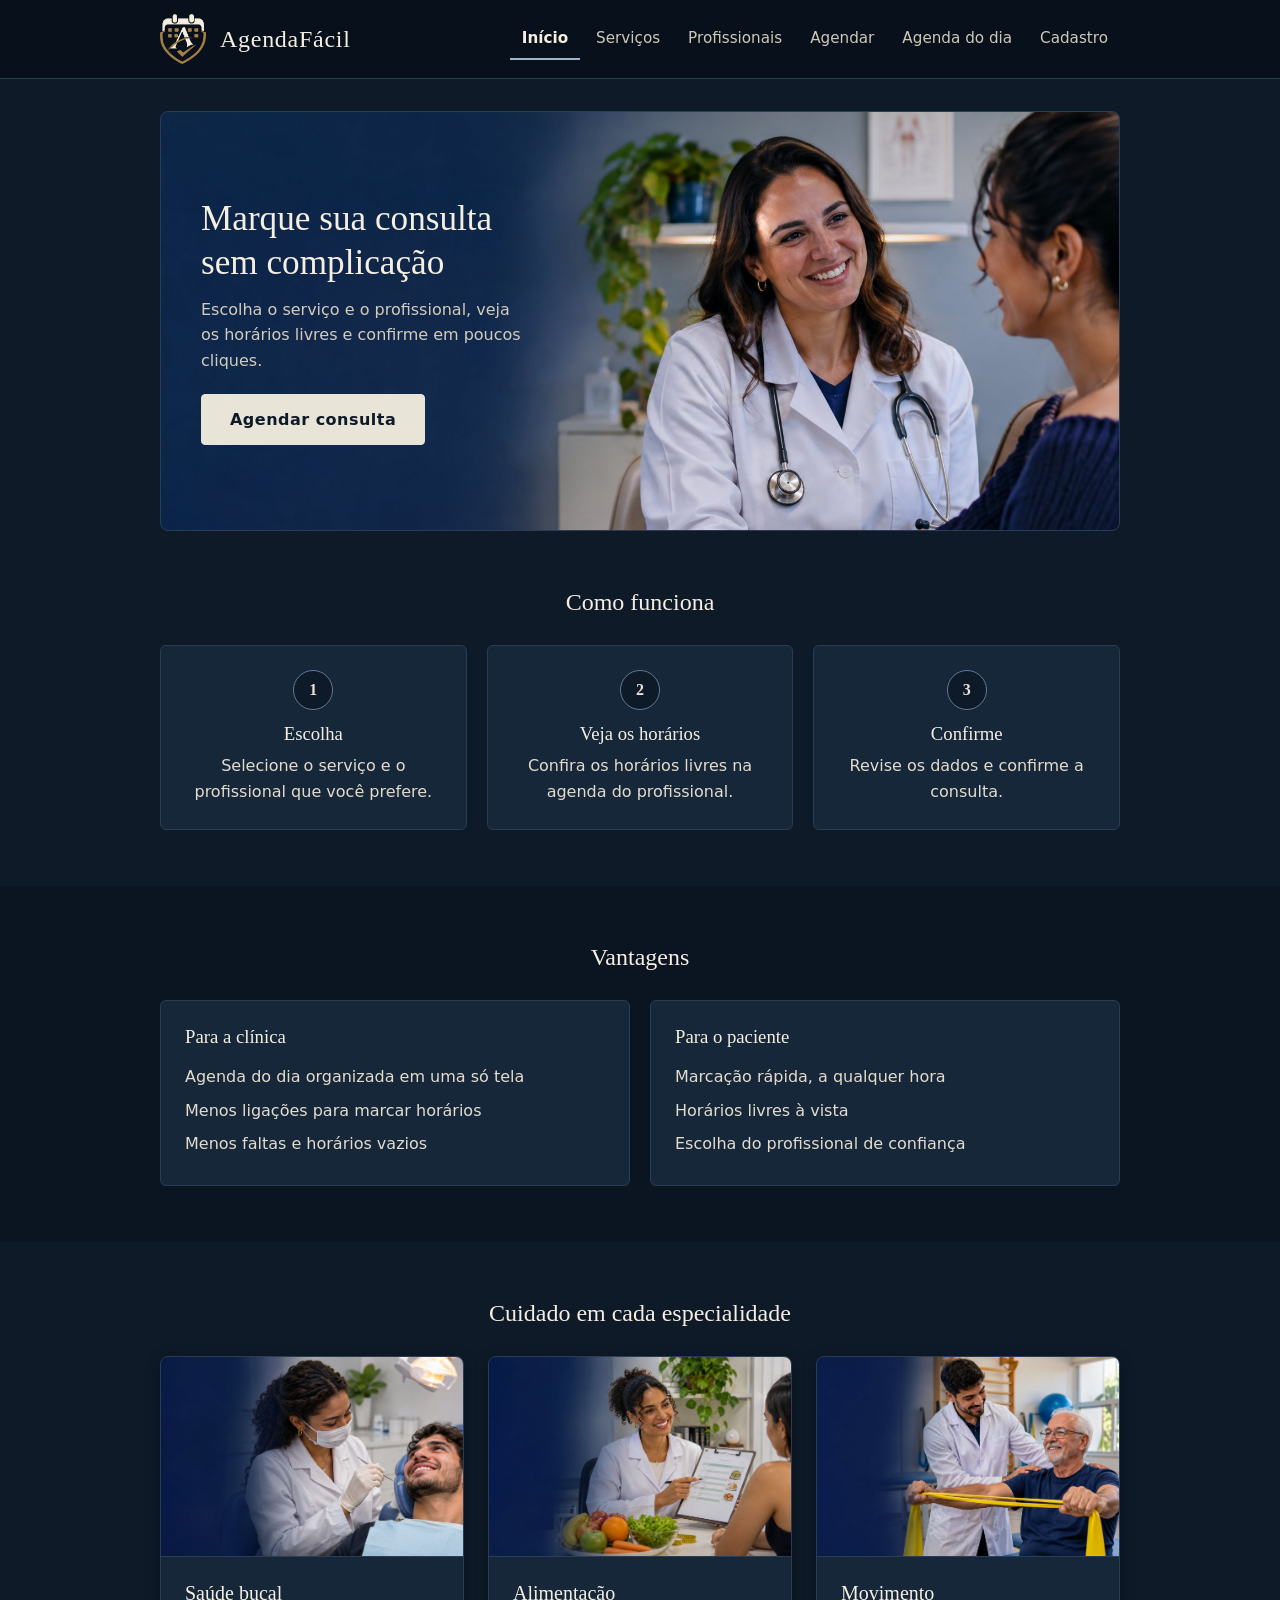
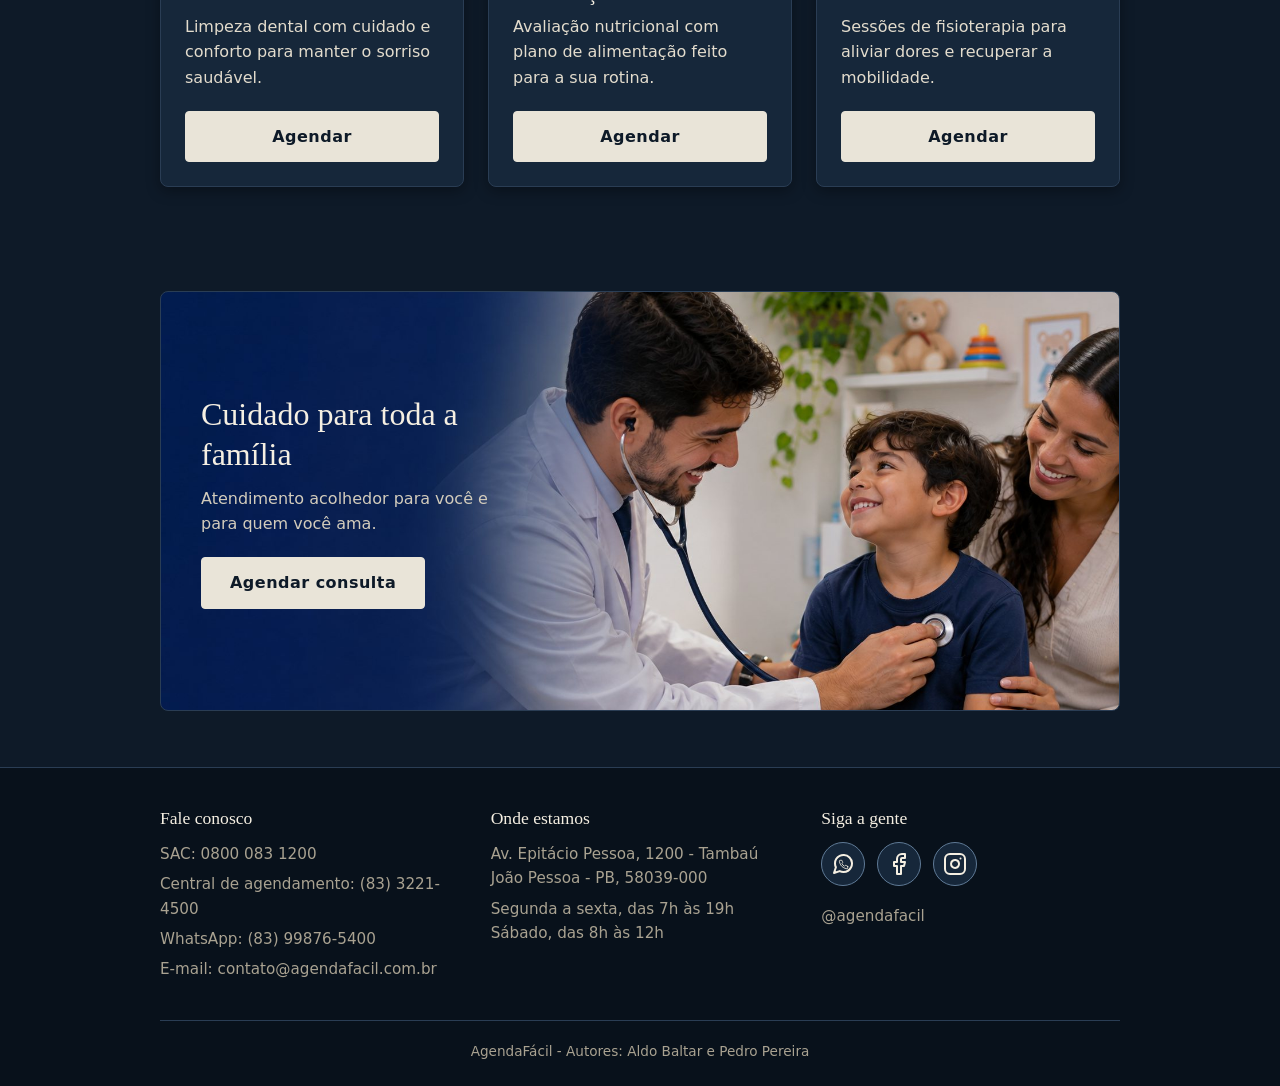
==== index.html @ bfd81e1d "adiciona link de cadastro no menu" ====
<!DOCTYPE html>
<html lang="pt-BR">
<head>
  <meta charset="utf-8">
  <meta name="viewport" content="width=device-width, initial-scale=1">
  <title>Início - AgendaFácil</title>
  <link rel="stylesheet" href="css/estilo.css">
</head>
<body>
  <header class="cabecalho">
    <div class="container cabecalho-conteudo">
      <a class="logo" href="index.html"><img src="img/logo.png" alt="" width="44" height="48"><span>AgendaFácil</span></a>
      <nav>
        <ul class="menu">
          <li><a href="index.html" class="ativo">Início</a></li>
          <li><a href="servicos.html">Serviços</a></li>
          <li><a href="profissionais.html">Profissionais</a></li>
          <li><a href="agendar.html">Agendar</a></li>
          <li><a href="agenda.html">Agenda do dia</a></li>
          <li><a href="cadastro.html">Cadastro</a></li>
        </ul>
      </nav>
    </div>
  </header>

  <main>
    <section class="abertura">
      <div class="container">
        <div class="banner banner-inicio">
          <div class="banner-texto">
            <h1>Marque sua consulta sem complicação</h1>
            <p>Escolha o serviço e o profissional, veja os horários livres e confirme em poucos cliques.</p>
            <a class="botao" href="agendar.html">Agendar consulta</a>
          </div>
        </div>
      </div>
    </section>

    <section class="como-funciona">
      <div class="container">
        <h2>Como funciona</h2>
        <ol class="passos">
          <li class="passo">
            <span class="numero">1</span>
            <h3>Escolha</h3>
            <p>Selecione o serviço e o profissional que você prefere.</p>
          </li>
          <li class="passo">
            <span class="numero">2</span>
            <h3>Veja os horários</h3>
            <p>Confira os horários livres na agenda do profissional.</p>
          </li>
          <li class="passo">
            <span class="numero">3</span>
            <h3>Confirme</h3>
            <p>Revise os dados e confirme a consulta.</p>
          </li>
        </ol>
      </div>
    </section>

    <section class="beneficios">
      <div class="container">
        <h2>Vantagens</h2>
        <div class="beneficios-grade">
          <article class="beneficio">
            <h3>Para a clínica</h3>
            <ul>
              <li>Agenda do dia organizada em uma só tela</li>
              <li>Menos ligações para marcar horários</li>
              <li>Menos faltas e horários vazios</li>
            </ul>
          </article>
          <article class="beneficio">
            <h3>Para o paciente</h3>
            <ul>
              <li>Marcação rápida, a qualquer hora</li>
              <li>Horários livres à vista</li>
              <li>Escolha do profissional de confiança</li>
            </ul>
          </article>
        </div>
      </div>
    </section>
    <section class="como-funciona especialidades">
      <div class="container">
        <h2>Cuidado em cada especialidade</h2>
        <div class="grade-cards">
          <article class="card card-especialidade">
            <img src="img/dentista.jpg" alt="Dentista atendendo um paciente sorridente" width="1672" height="941">
            <div class="card-corpo">
              <h3>Saúde bucal</h3>
              <p>Limpeza dental com cuidado e conforto para manter o sorriso saudável.</p>
              <a class="botao" href="agendar.html">Agendar</a>
            </div>
          </article>
          <article class="card card-especialidade">
            <img src="img/nutricao.jpg" alt="Nutricionista apresentando um plano alimentar" width="1672" height="941">
            <div class="card-corpo">
              <h3>Alimentação</h3>
              <p>Avaliação nutricional com plano de alimentação feito para a sua rotina.</p>
              <a class="botao" href="agendar.html">Agendar</a>
            </div>
          </article>
          <article class="card card-especialidade">
            <img src="img/fisioterapia.jpg" alt="Fisioterapeuta ajudando um paciente em um exercício" width="1672" height="941">
            <div class="card-corpo">
              <h3>Movimento</h3>
              <p>Sessões de fisioterapia para aliviar dores e recuperar a mobilidade.</p>
              <a class="botao" href="agendar.html">Agendar</a>
            </div>
          </article>
        </div>
      </div>
    </section>

    <section class="chamada-familia">
      <div class="container">
        <div class="banner banner-familia">
          <div class="banner-texto">
            <h2>Cuidado para toda a família</h2>
            <p>Atendimento acolhedor para você e para quem você ama.</p>
            <a class="botao" href="agendar.html">Agendar consulta</a>
          </div>
        </div>
      </div>
    </section>
  </main>

  <footer class="rodape">
    <div class="container">
      <div class="rodape-grade">
        <section>
          <h2>Fale conosco</h2>
          <ul>
            <li>SAC: 0800 083 1200</li>
            <li>Central de agendamento: (83) 3221-4500</li>
            <li>WhatsApp: (83) 99876-5400</li>
            <li>E-mail: contato@agendafacil.com.br</li>
          </ul>
        </section>
        <section>
          <h2>Onde estamos</h2>
          <address>Av. Epitácio Pessoa, 1200 - Tambaú<br>João Pessoa - PB, 58039-000</address>
          <p>Segunda a sexta, das 7h às 19h<br>Sábado, das 8h às 12h</p>
        </section>
        <section>
          <h2>Siga a gente</h2>
          <ul class="redes">
            <li><a href="https://www.whatsapp.com" title="WhatsApp"><img src="img/whatsapp.svg" alt="WhatsApp" width="24" height="24"></a></li>
            <li><a href="https://www.facebook.com" title="Facebook"><img src="img/facebook.svg" alt="Facebook" width="24" height="24"></a></li>
            <li><a href="https://www.instagram.com" title="Instagram"><img src="img/instagram.svg" alt="Instagram" width="24" height="24"></a></li>
          </ul>
          <p>@agendafacil</p>
        </section>
      </div>
      <p class="rodape-final">AgendaFácil - Autores: Aldo Baltar e Pedro Pereira</p>
    </div>
  </footer>
</body>
</html>
---- css/estilo.css ----
* {
  margin: 0;
  padding: 0;
  box-sizing: border-box;
}

body {
  font-family: system-ui, -apple-system, "Segoe UI", Roboto, Arial, sans-serif;
  line-height: 1.6;
  color: #e3dccd;
  background-color: #0e1a28;
  display: flex;
  flex-direction: column;
  min-height: 100vh;
}

main {
  flex: 1;
}

a {
  color: #9db4cc;
}

ul {
  list-style: none;
}

h1,
h2,
h3 {
  font-family: Georgia, "Times New Roman", serif;
  font-weight: normal;
  line-height: 1.25;
  color: #f5efe2;
}

h1 {
  font-size: 2.1rem;
  margin: 32px 0 16px;
}

.container {
  width: 100%;
  max-width: 1000px;
  margin: 0 auto;
  padding: 0 20px;
}

.cabecalho {
  background-color: #08111b;
  border-bottom: 1px solid #2a3d54;
}

.cabecalho-conteudo {
  display: flex;
  flex-wrap: wrap;
  gap: 8px 24px;
  justify-content: space-between;
  align-items: center;
  padding-top: 14px;
  padding-bottom: 14px;
}

.logo {
  display: flex;
  align-items: center;
  gap: 14px;
  font-family: Georgia, "Times New Roman", serif;
  font-size: 1.5rem;
  letter-spacing: 0.03em;
  color: #f5efe2;
  text-decoration: none;
}

.logo img {
  width: 46px;
  height: 50px;
  object-fit: contain;
}

.menu {
  display: flex;
  flex-wrap: wrap;
  gap: 4px;
}

.menu a {
  display: block;
  padding: 8px 12px;
  border-bottom: 2px solid transparent;
  color: #cfc8b8;
  font-size: 0.95rem;
  text-decoration: none;
}

.menu a:hover {
  border-bottom-color: #9db4cc;
  color: #f5efe2;
}

.menu a.ativo {
  border-bottom-color: #9db4cc;
  color: #f5efe2;
  font-weight: bold;
}

.rodape {
  background-color: #08111b;
  border-top: 1px solid #2a3d54;
  color: #a9a291;
  padding: 40px 0 24px;
  font-size: 0.95rem;
}

.rodape-grade {
  display: grid;
  grid-template-columns: repeat(3, 1fr);
  gap: 32px;
}

.rodape h2 {
  margin-bottom: 12px;
  font-size: 1.1rem;
}

.rodape li,
.rodape address,
.rodape p {
  margin-bottom: 6px;
  font-style: normal;
}

.redes {
  display: flex;
  gap: 12px;
  margin-bottom: 12px;
}

.redes a {
  display: flex;
  align-items: center;
  justify-content: center;
  width: 44px;
  height: 44px;
  border: 1px solid #5f7a96;
  border-radius: 50%;
  background-color: #16273a;
  transition: background-color 0.2s, transform 0.2s;
}

.redes a:hover {
  background-color: #2a3d54;
  transform: translateY(-2px);
}

.rodape .rodape-final {
  margin: 32px 0 0;
  padding-top: 20px;
  border-top: 1px solid #2a3d54;
  text-align: center;
  font-size: 0.85rem;
}

.botao {
  display: inline-block;
  padding: 12px 28px;
  background-color: #e9e4d8;
  color: #0e1a28;
  border: 1px solid #e9e4d8;
  border-radius: 4px;
  font-weight: bold;
  letter-spacing: 0.03em;
  text-decoration: none;
  transition: background-color 0.2s, color 0.2s, transform 0.2s;
}

.botao:hover {
  background-color: #ffffff;
  border-color: #ffffff;
  transform: translateY(-2px);
}
.abertura {
  padding: 32px 0 0;
}

.banner {
  display: flex;
  align-items: center;
  max-width: 1000px;
  margin: 32px auto;
  aspect-ratio: 16 / 7;
  background-color: #14263a;
  background-size: cover;
  background-position: center 25%;
  border: 1px solid #2a3d54;
  border-radius: 8px;
  overflow: hidden;
}

.abertura .banner {
  margin: 0 auto;
}

.banner-inicio {
  background-image: url("../img/banner.jpg");
}

.banner-servicos {
  background-image: url("../img/banner2.jpg");
}

.banner-profissionais {
  background-image: url("../img/banner3.jpg");
}

.banner-agendar {
  background-image: url("../img/paciente.jpg");
}

.banner-agenda {
  background-image: url("../img/recepcao.jpg");
}

.banner-cadastro {
  background-image: url("../img/recepcao.jpg");
}

.banner-familia {
  background-image: url("../img/familia.jpg");
}

.banner-texto {
  width: 38%;
  padding: 0 0 0 40px;
}

.banner-texto h1 {
  margin: 0 0 12px;
  font-size: 2.2rem;
}

.banner-texto p {
  margin-bottom: 20px;
  color: #d3ccbc;
}

.como-funciona,
.beneficios {
  padding: 56px 0;
}

.como-funciona h2,
.beneficios h2 {
  text-align: center;
  margin-bottom: 28px;
}

.passos {
  display: grid;
  grid-template-columns: repeat(3, 1fr);
  gap: 20px;
  list-style: none;
}

.passo {
  background-color: #16273a;
  border: 1px solid #2a3d54;
  border-radius: 6px;
  padding: 24px;
  text-align: center;
}

.numero {
  display: inline-block;
  width: 40px;
  height: 40px;
  line-height: 38px;
  margin-bottom: 12px;
  border: 1px solid #5f7a96;
  border-radius: 50%;
  background-color: #0e1a28;
  color: #e9e4d8;
  font-family: Georgia, "Times New Roman", serif;
  font-weight: bold;
}

.passo h3 {
  margin-bottom: 8px;
}

.beneficios {
  background-color: #0a1521;
}

.beneficios-grade {
  display: grid;
  grid-template-columns: repeat(2, 1fr);
  gap: 20px;
}

.beneficio {
  background-color: #16273a;
  border: 1px solid #2a3d54;
  border-radius: 6px;
  padding: 24px;
}

.beneficio h3 {
  margin-bottom: 12px;
}

.beneficio li {
  padding: 4px 0;
}

.grade-cards {
  display: grid;
  grid-template-columns: repeat(auto-fit, minmax(260px, 1fr));
  gap: 24px;
  margin-top: 8px;
  margin-bottom: 48px;
}

.card {
  display: flex;
  flex-direction: column;
  background-color: #16273a;
  border: 1px solid #2a3d54;
  border-radius: 8px;
  box-shadow: 0 4px 14px rgba(0, 0, 0, 0.35);
  padding: 24px;
}

.card h2 {
  font-size: 1.25rem;
  margin-top: 0;
  margin-bottom: 8px;
}

.card .descricao {
  margin-bottom: 16px;
}

.detalhes {
  margin-bottom: 20px;
  margin-top: auto;
  font-weight: bold;
  color: #e9e4d8;
}

.card .botao {
  text-align: center;
}

.card-profissional {
  align-items: center;
  text-align: center;
}

.foto {
  width: 120px;
  height: 120px;
  margin-bottom: 16px;
  border: 2px solid #5f7a96;
  border-radius: 50%;
  object-fit: cover;
  object-position: center top;
}

.especialidade {
  margin-bottom: 12px;
  color: #9db4cc;
  font-weight: bold;
}

.lista-servicos {
  margin-bottom: 20px;
  margin-top: auto;
}

.lista-servicos li {
  padding: 2px 0;
}

.card-profissional .botao {
  width: 100%;
}

.formulario {
  max-width: 640px;
  margin: 0 auto 48px;
  background-color: #16273a;
  border: 1px solid #2a3d54;
  border-radius: 8px;
  box-shadow: 0 4px 14px rgba(0, 0, 0, 0.35);
  padding: 28px;
}

.formulario fieldset {
  border: 1px solid #2a3d54;
  border-radius: 6px;
  padding: 16px 20px 8px;
  margin-bottom: 24px;
  min-width: 0;
}

.formulario legend {
  padding: 0 8px;
  font-family: Georgia, "Times New Roman", serif;
  font-size: 1.15rem;
  color: #f5efe2;
}

.campo {
  margin-bottom: 16px;
}

.campo label {
  display: block;
  margin-bottom: 6px;
  font-weight: bold;
}

.formulario input[type="text"],
.formulario input[type="email"],
.formulario input[type="tel"],
.formulario input[type="date"],
.formulario select,
.formulario textarea {
  width: 100%;
  padding: 10px 12px;
  background-color: #0e1a28;
  color: #e3dccd;
  border: 1px solid #5f7a96;
  border-radius: 4px;
  font-family: inherit;
  font-size: 1rem;
}

.formulario textarea {
  resize: vertical;
}

.formulario input:focus,
.formulario select:focus,
.formulario textarea:focus {
  outline: 3px solid #9db4cc;
  outline-offset: 1px;
  border-color: #e9e4d8;
}

.campo-check {
  display: flex;
  align-items: flex-start;
  gap: 10px;
}

.campo-check input {
  margin-top: 6px;
  width: 18px;
  height: 18px;
  flex-shrink: 0;
}

.campo .campo-check label,
.campo-check label {
  display: inline;
  margin-bottom: 0;
  font-weight: normal;
}

.formulario .horarios {
  margin-bottom: 16px;
}

.horarios input {
  position: absolute;
  opacity: 0;
}

.horarios label {
  display: inline-block;
  margin: 0 8px 12px 0;
  padding: 8px 16px;
  background-color: #0e1a28;
  border: 1px solid #5f7a96;
  border-radius: 4px;
  cursor: pointer;
  transition: background-color 0.2s, color 0.2s;
}

.horarios label:hover {
  border-color: #e9e4d8;
}

.horarios input:checked + label {
  background-color: #e9e4d8;
  border-color: #e9e4d8;
  color: #0e1a28;
  font-weight: bold;
}

.horarios input:focus + label {
  outline: 3px solid #9db4cc;
  outline-offset: 2px;
}

.horarios input:disabled + label {
  background-color: #1d2631;
  border-color: #3a4552;
  color: #77808a;
  text-decoration: line-through;
  cursor: not-allowed;
}

.formulario .botao {
  display: block;
  width: 100%;
  font-family: inherit;
  font-size: 1rem;
  cursor: pointer;
}

.formulario .botao:focus {
  outline: 3px solid #9db4cc;
  outline-offset: 2px;
}

.aviso {
  max-width: 640px;
  margin: 0 auto 24px;
  padding: 16px 20px;
  background-color: #14263a;
  border: 1px solid #5f7a96;
  border-left: 4px solid #9db4cc;
  border-radius: 6px;
}

.aviso h2 {
  margin-bottom: 4px;
  font-size: 1.1rem;
}
.erro {
  margin-top: 6px;
  color: #e8b4a8;
  font-size: 0.9rem;
}

.erro:empty {
  display: none;
}

.card-especialidade {
  padding: 0;
  overflow: hidden;
}

.card-especialidade img {
  width: 100%;
  height: 200px;
  object-fit: cover;
  object-position: 80% 30%;
  border-bottom: 1px solid #2a3d54;
}

.card-corpo {
  display: flex;
  flex: 1;
  flex-direction: column;
  padding: 24px;
}

.card-corpo h3 {
  margin-bottom: 8px;
  font-size: 1.25rem;
}

.card-corpo p {
  margin-bottom: 20px;
}

.card-corpo .botao {
  margin-top: auto;
  text-align: center;
}

.chamada-familia {
  padding-bottom: 56px;
}

.chamada-familia .banner {
  margin: 0 auto;
}

.banner-texto h2 {
  margin-bottom: 12px;
  font-size: 2rem;
}

.resumo {
  display: grid;
  grid-template-columns: repeat(4, 1fr);
  gap: 16px;
  margin-bottom: 24px;
}

.resumo-caixa {
  padding: 20px;
  background-color: #16273a;
  border: 1px solid #2a3d54;
  border-top: 4px solid #e9e4d8;
  border-radius: 6px;
  text-align: center;
}

.resumo-agendados {
  border-top-color: #5b9bd5;
}

.resumo-concluidos {
  border-top-color: #4caf7a;
}

.resumo-cancelados {
  border-top-color: #d9604f;
}

.resumo-numero {
  display: block;
  font-family: Georgia, "Times New Roman", serif;
  font-size: 2.2rem;
  line-height: 1.2;
  color: #f5efe2;
}

.resumo-texto {
  font-size: 0.95rem;
  color: #cfc8b8;
}

.tabela-rolagem {
  margin-bottom: 48px;
  border: 1px solid #2a3d54;
  border-radius: 6px;
  overflow-x: auto;
}

.tabela-agenda {
  width: 100%;
  border-collapse: collapse;
}

.tabela-agenda th {
  padding: 14px 16px;
  background-color: #2a4561;
  color: #f5efe2;
  text-align: left;
  white-space: nowrap;
}

.tabela-agenda td {
  padding: 12px 16px;
  white-space: nowrap;
}

.tabela-agenda tbody tr:nth-child(odd) {
  background-color: #16273a;
}

.tabela-agenda tbody tr:nth-child(even) {
  background-color: #1b3047;
}

.tabela-agenda tbody tr:hover {
  background-color: #23405c;
}

.status {
  display: inline-block;
  padding: 4px 12px;
  border-radius: 999px;
  font-size: 0.85rem;
  font-weight: bold;
}

.status-agendado {
  background-color: #1f4e7a;
  color: #d6e9fb;
}

.status-concluido {
  background-color: #1f5c3a;
  color: #d4f3e0;
}

.status-cancelado {
  background-color: #7a2a22;
  color: #fbdcd7;
}

@media (max-width: 700px) {
  .cabecalho-conteudo {
    flex-direction: column;
    gap: 12px;
  }

  .menu {
    flex-direction: column;
    gap: 0;
    width: 100%;
    text-align: center;
  }

  .menu a {
    padding: 10px 14px;
  }

  .grade-cards,
  .passos,
  .beneficios-grade,
  .rodape-grade {
    grid-template-columns: 1fr;
  }

  .resumo {
    grid-template-columns: repeat(2, 1fr);
  }

  .formulario,
  .aviso {
    max-width: 100%;
    padding: 20px 16px;
  }

  .formulario fieldset {
    padding: 12px 12px 4px;
  }

  .banner {
    aspect-ratio: auto;
    min-height: 300px;
    background-position: 75% center;
  }

  .banner-texto {
    width: 100%;
    padding: 32px 20px;
    background-color: rgba(14, 26, 40, 0.75);
    align-self: stretch;
    display: flex;
    flex-direction: column;
    justify-content: center;
  }

  .banner-texto h1 {
    font-size: 1.7rem;
  }

  .banner-texto h2 {
    font-size: 1.6rem;
  }
}
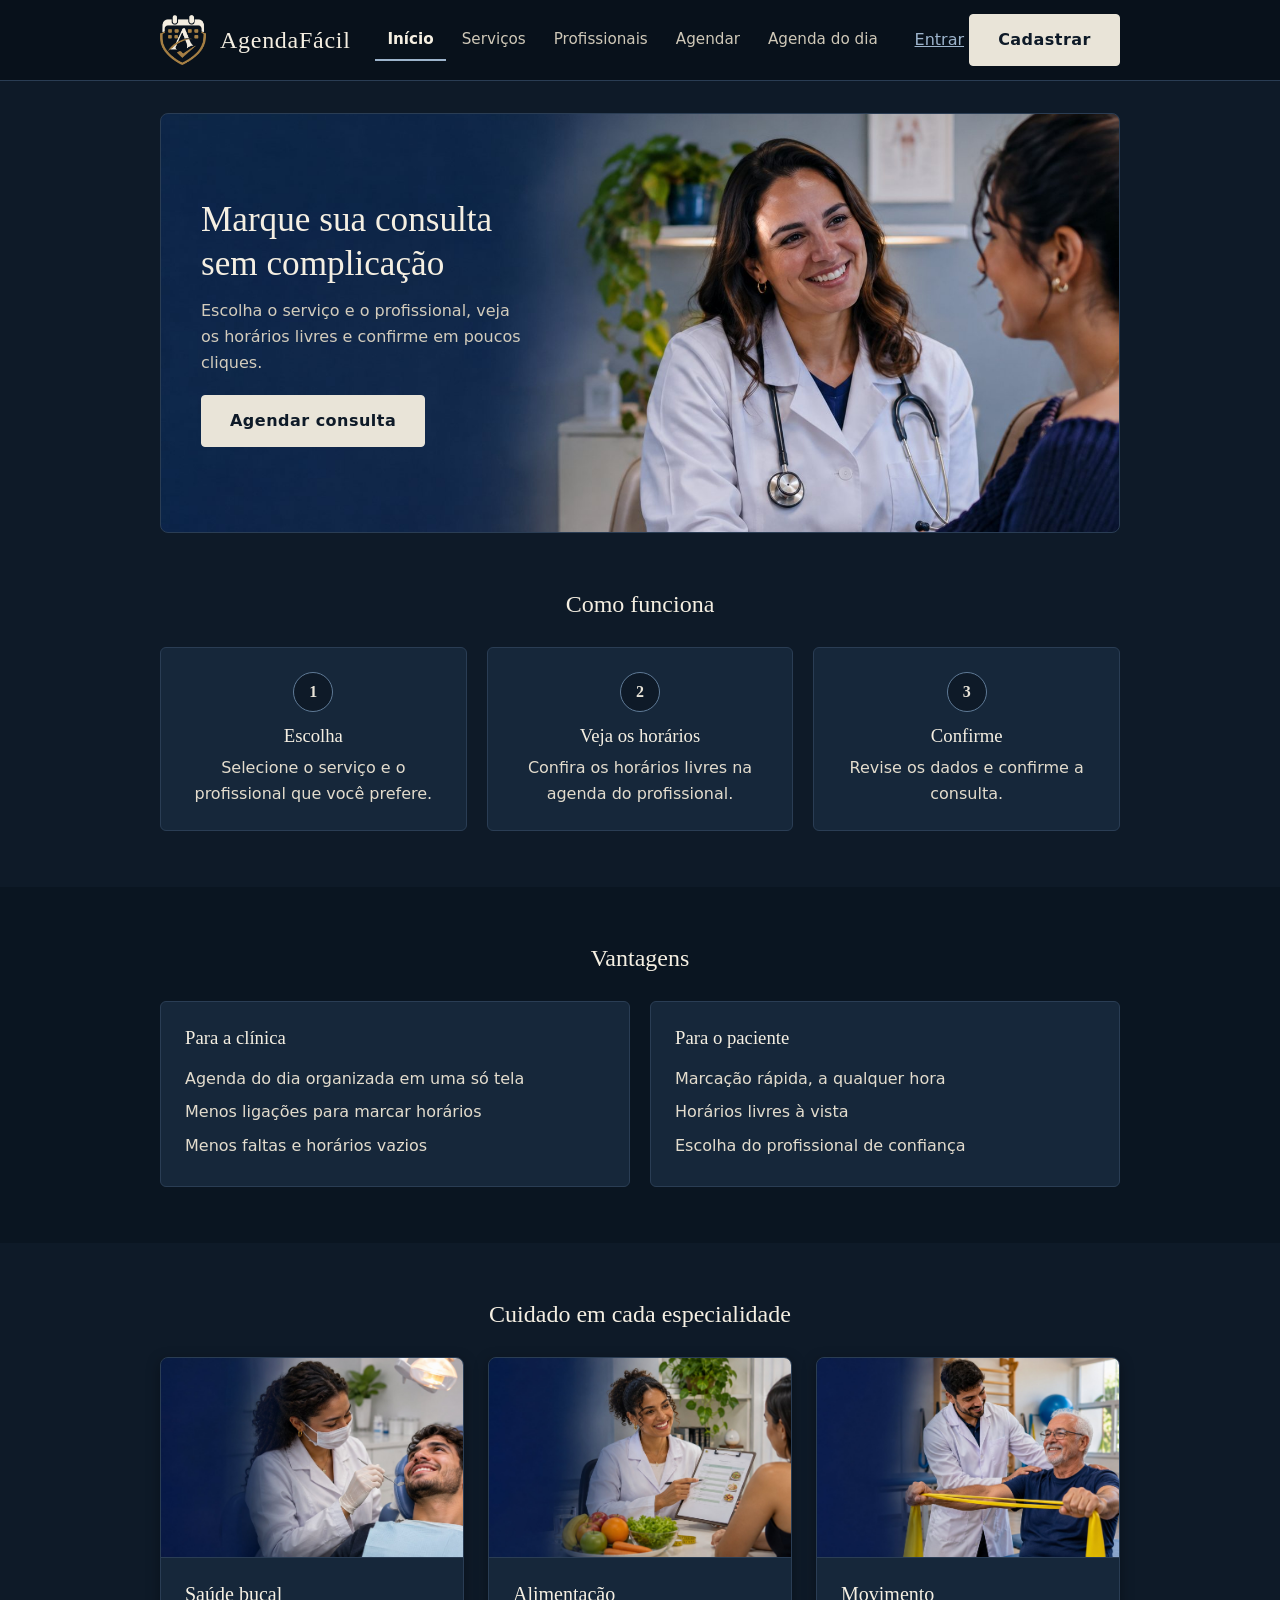
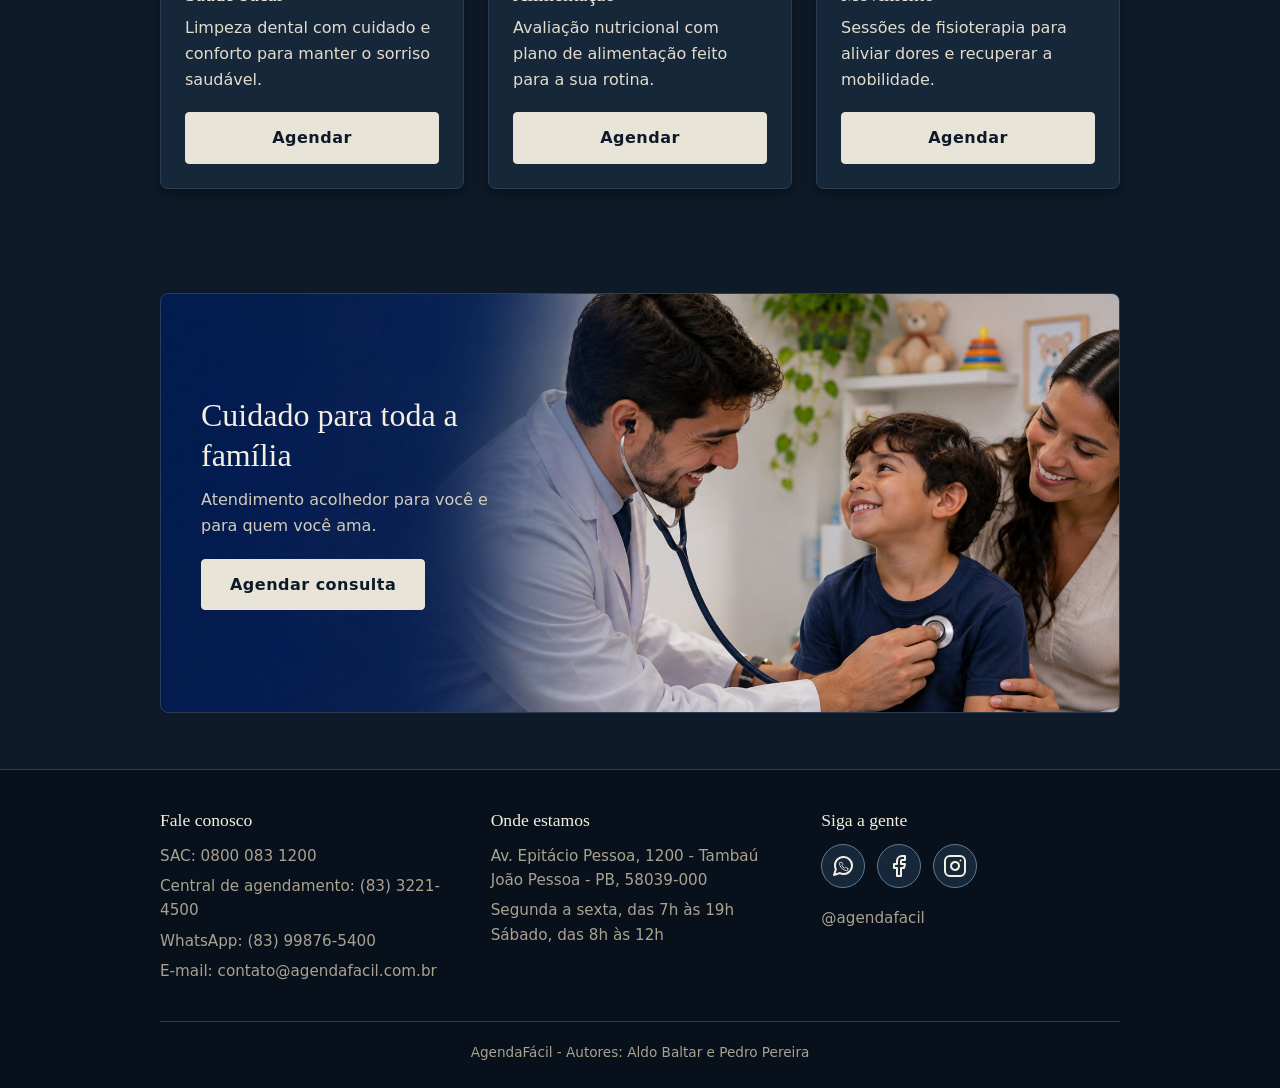
==== commit 6d58a591: "adiciona botoes de entrar e cadastrar no cabecalho" ====
--- a/index.html
+++ b/index.html
@@ -17,9 +17,12 @@
           <li><a href="profissionais.html">Profissionais</a></li>
           <li><a href="agendar.html">Agendar</a></li>
           <li><a href="agenda.html">Agenda do dia</a></li>
-          <li><a href="cadastro.html">Cadastro</a></li>
         </ul>
       </nav>
+      <div class="acesso">
+        <a class="botao-contorno" href="login.html">Entrar</a>
+        <a href="cadastro.html" class="botao">Cadastrar</a>
+      </div>
     </div>
   </header>
 
--- a/css/estilo.css
+++ b/css/estilo.css
@@ -224,6 +224,10 @@
 
 .banner-cadastro {
   background-image: url("../img/recepcao.jpg");
+}
+
+.banner-confirmacao {
+  background-image: url("../img/paciente.jpg");
 }
 
 .banner-familia {
@@ -699,6 +703,42 @@
   color: #fbdcd7;
 }
 
+.confirmacao {
+  max-width: 640px;
+  margin: 0 auto 24px;
+}
+
+.resumo-consulta {
+  display: grid;
+  grid-template-columns: 140px 1fr;
+  gap: 10px 16px;
+  margin-bottom: 16px;
+}
+
+.resumo-consulta dt {
+  color: #9db4cc;
+  font-weight: bold;
+}
+
+.nota {
+  font-size: 0.85rem;
+  color: #a9a291;
+}
+
+.lista-aviso {
+  margin-top: 8px;
+  padding-left: 20px;
+  list-style: disc;
+}
+
+.botoes-confirmacao {
+  display: flex;
+  justify-content: center;
+  flex-wrap: wrap;
+  gap: 16px;
+  margin-bottom: 48px;
+}
+
 @media (max-width: 700px) {
   .cabecalho-conteudo {
     flex-direction: column;
@@ -761,3 +801,109 @@
     font-size: 1.6rem;
   }
 }
+
+@page {
+  margin: 1.5cm;
+}
+
+@media print {
+  body {
+    display: block;
+    min-height: 0;
+    background-color: #ffffff;
+    color: #000000;
+  }
+
+  .cabecalho,
+  .rodape {
+    display: none;
+  }
+
+  .container {
+    max-width: none;
+    width: 100%;
+    padding: 0;
+  }
+
+  .banner {
+    display: block;
+    min-height: 0;
+    aspect-ratio: auto;
+    margin: 0 0 16px;
+    background-image: none;
+    background-color: #ffffff;
+    border: none;
+    border-radius: 0;
+  }
+
+  .banner-texto {
+    width: 100%;
+    padding: 0;
+    background-color: #ffffff;
+  }
+
+  .banner-texto h1,
+  .banner-texto p {
+    margin: 0 0 6px;
+    color: #000000;
+  }
+
+  .resumo {
+    grid-template-columns: repeat(4, 1fr);
+    gap: 10px;
+    margin-bottom: 16px;
+  }
+
+  .resumo-caixa {
+    padding: 8px;
+    background-color: #ffffff;
+    border: 1px solid #000000;
+    border-radius: 0;
+  }
+
+  .resumo-numero,
+  .resumo-texto {
+    color: #000000;
+  }
+
+  .tabela-rolagem {
+    margin-bottom: 0;
+    border: none;
+    border-radius: 0;
+    overflow: visible;
+  }
+
+  .tabela-agenda {
+    font-size: 12pt;
+  }
+
+  .tabela-agenda thead {
+    display: table-header-group;
+  }
+
+  .tabela-agenda tr {
+    page-break-inside: avoid;
+  }
+
+  .tabela-agenda th,
+  .tabela-agenda td {
+    padding: 6px 8px;
+    border: 1px solid #000000;
+    background-color: #ffffff;
+    color: #000000;
+    white-space: normal;
+  }
+
+  .tabela-agenda tbody tr:nth-child(odd),
+  .tabela-agenda tbody tr:nth-child(even) {
+    background-color: #ffffff;
+  }
+
+  .status {
+    padding: 2px 8px;
+    border: 1px solid #000000;
+    border-radius: 0;
+    background-color: #ffffff;
+    color: #000000;
+  }
+}
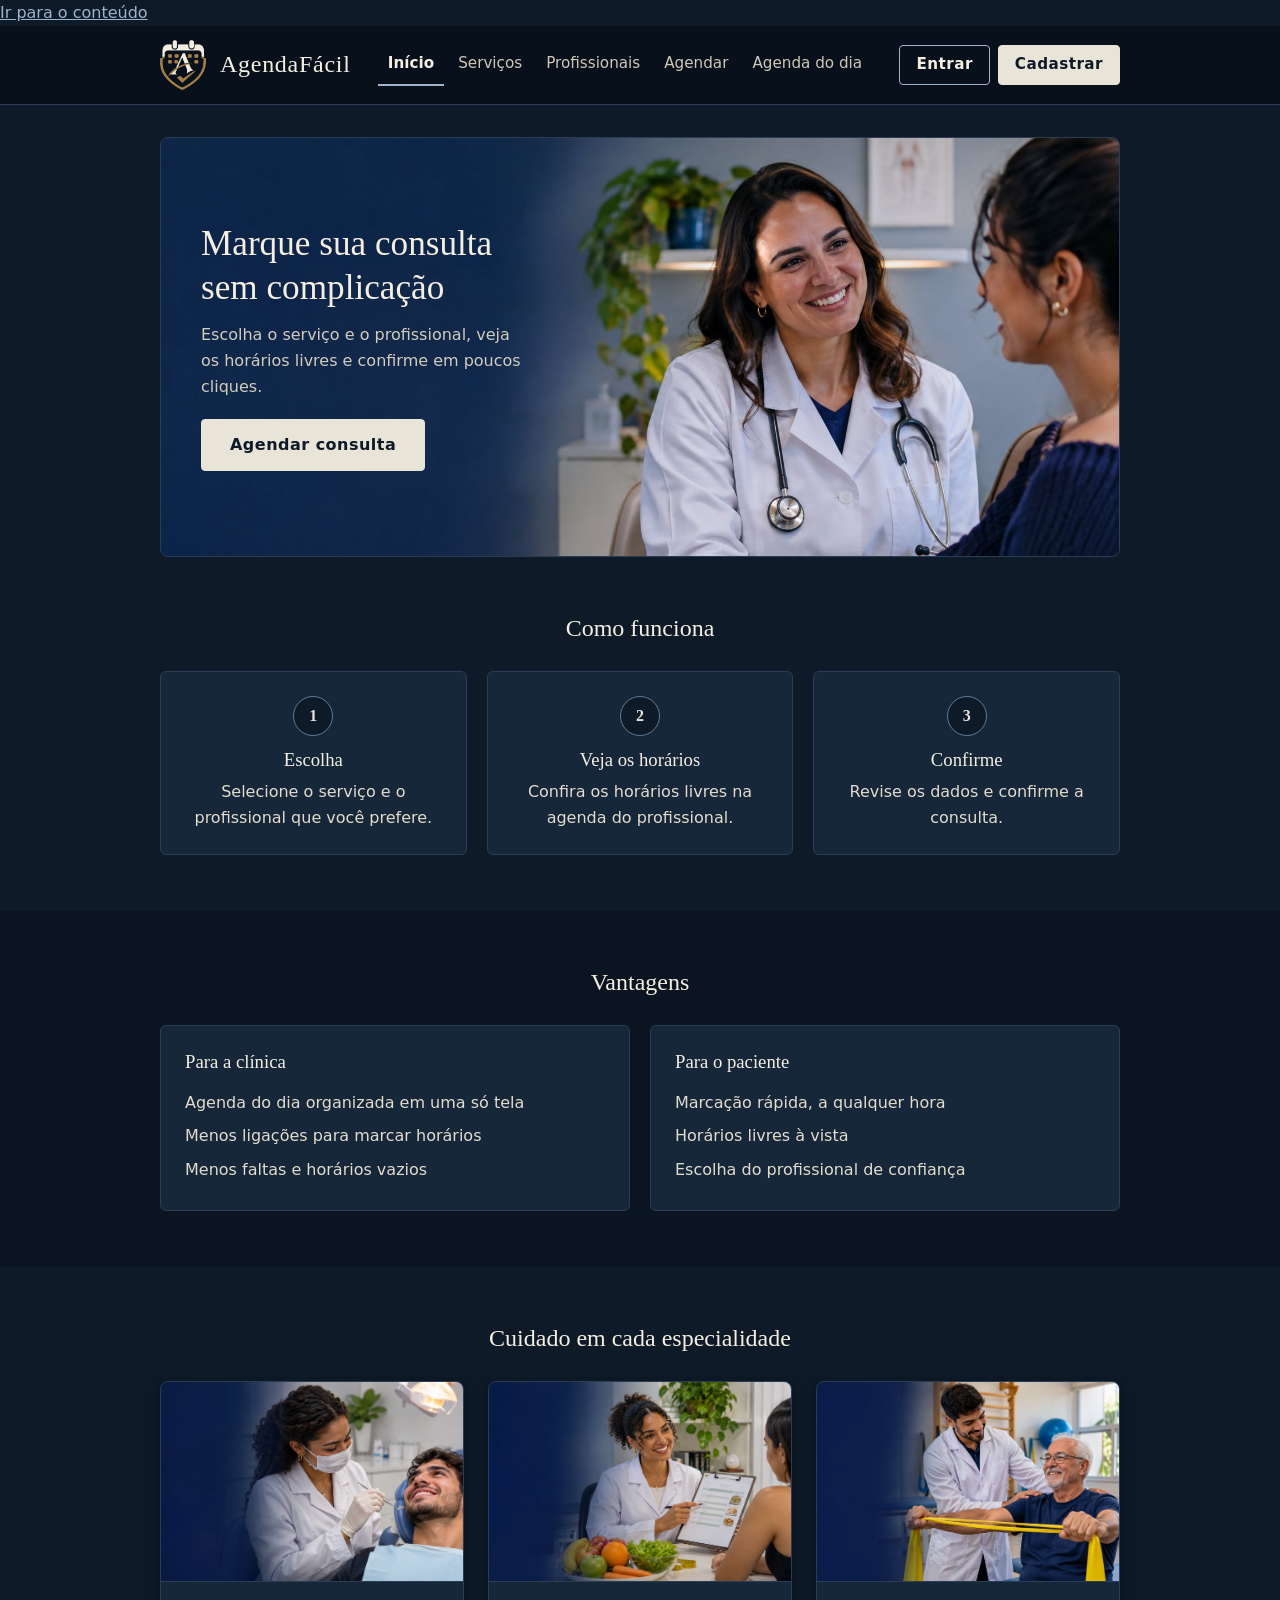
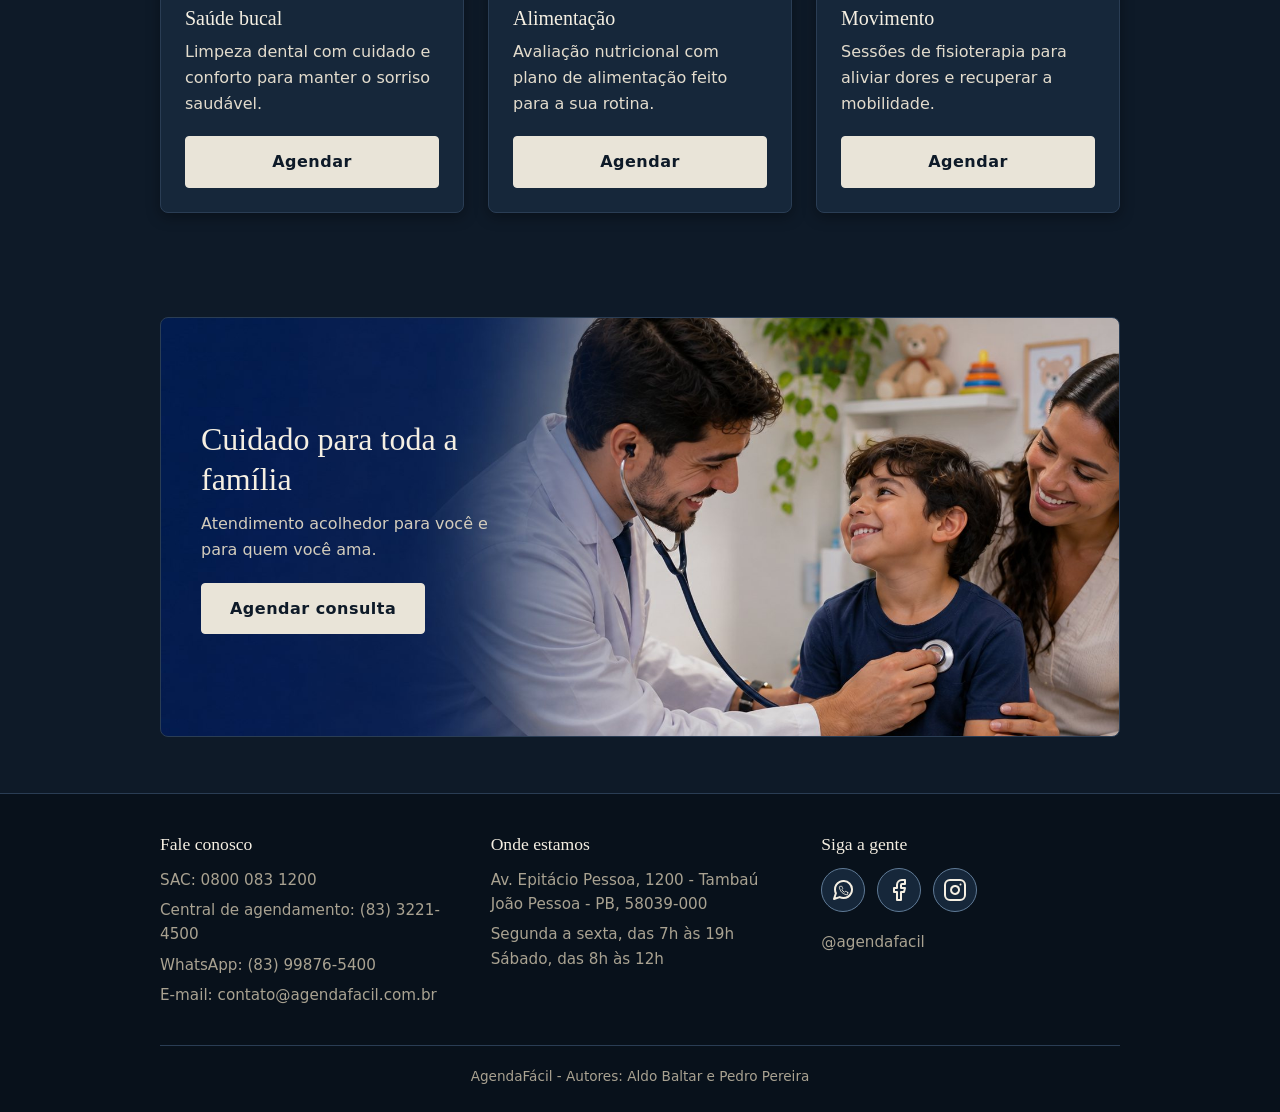
==== commit 5e2b5a00: "adiciona link para pular ao conteudo" ====
--- a/index.html
+++ b/index.html
@@ -7,6 +7,7 @@
   <link rel="stylesheet" href="css/estilo.css">
 </head>
 <body>
+  <a class="pular" href="#conteudo">Ir para o conteúdo</a>
   <header class="cabecalho">
     <div class="container cabecalho-conteudo">
       <a class="logo" href="index.html"><img src="img/logo.png" alt="" width="44" height="48"><span>AgendaFácil</span></a>
@@ -26,7 +27,7 @@
     </div>
   </header>
 
-  <main>
+  <main id="conteudo">
     <section class="abertura">
       <div class="container">
         <div class="banner banner-inicio">
--- a/css/estilo.css
+++ b/css/estilo.css
@@ -48,6 +48,9 @@
 }
 
 .cabecalho {
+  position: sticky;
+  top: 0;
+  z-index: 100;
   background-color: #08111b;
   border-bottom: 1px solid #2a3d54;
 }
@@ -87,7 +90,7 @@
 
 .menu a {
   display: block;
-  padding: 8px 12px;
+  padding: 8px 10px;
   border-bottom: 2px solid transparent;
   color: #cfc8b8;
   font-size: 0.95rem;
@@ -103,6 +106,45 @@
   border-bottom-color: #9db4cc;
   color: #f5efe2;
   font-weight: bold;
+}
+
+.acesso {
+  display: flex;
+  gap: 8px;
+}
+
+.botao-contorno,
+.acesso .botao {
+  display: inline-flex;
+  align-items: center;
+  min-height: 40px;
+  padding: 0 16px;
+  font-size: 0.95rem;
+}
+
+.botao-contorno {
+  border: 1px solid #9db4cc;
+  border-radius: 4px;
+  background-color: transparent;
+  color: #f5efe2;
+  font-weight: bold;
+  letter-spacing: 0.03em;
+  text-decoration: none;
+  transition: background-color 0.2s, transform 0.2s;
+}
+
+.botao-contorno:hover {
+  background-color: #1d3349;
+  transform: translateY(-2px);
+}
+
+.botao-contorno.ativo {
+  background-color: #1d3349;
+  border-color: #f5efe2;
+}
+
+.acesso .ativo {
+  box-shadow: 0 0 0 2px #9db4cc;
 }
 
 .rodape {
@@ -230,8 +272,42 @@
   background-image: url("../img/paciente.jpg");
 }
 
+.banner-login {
+  background-image: url("../img/paciente.jpg");
+}
+
 .banner-familia {
   background-image: url("../img/familia.jpg");
+}
+
+.banner-servicos,
+.banner-profissionais,
+.banner-agendar,
+.banner-agenda,
+.banner-cadastro,
+.banner-confirmacao,
+.banner-login {
+  height: 220px;
+  aspect-ratio: auto;
+}
+
+.banner-servicos {
+  background-position: center 10%;
+}
+
+.banner-profissionais {
+  background-position: center 15%;
+}
+
+.banner-agendar,
+.banner-confirmacao,
+.banner-login {
+  background-position: center 20%;
+}
+
+.banner-agenda,
+.banner-cadastro {
+  background-position: center 28%;
 }
 
 .banner-texto {
@@ -442,6 +518,19 @@
   font-size: 1rem;
 }
 
+.dica {
+  margin-top: 6px;
+  color: #b3ad9e;
+  font-size: 0.85rem;
+  line-height: 1.4;
+}
+
+.link-cadastro {
+  max-width: 640px;
+  margin: -24px auto 48px;
+  text-align: center;
+}
+
 .formulario textarea {
   resize: vertical;
 }
@@ -739,21 +828,68 @@
   margin-bottom: 48px;
 }
 
+a:focus-visible,
+button:focus-visible,
+input:focus-visible,
+select:focus-visible,
+textarea:focus-visible,
+.formulario input:focus-visible,
+.formulario select:focus-visible,
+.formulario textarea:focus-visible,
+.formulario .botao:focus-visible,
+.horarios input:focus-visible + label {
+  outline: 3px solid #f5efe2;
+  outline-offset: 2px;
+}
+
+@media (max-width: 960px) {
+  .cabecalho-conteudo {
+    row-gap: 4px;
+  }
+
+  .acesso {
+    order: 2;
+  }
+
+  .cabecalho nav {
+    order: 3;
+    flex-basis: 100%;
+  }
+
+  .menu {
+    justify-content: center;
+  }
+}
+
 @media (max-width: 700px) {
   .cabecalho-conteudo {
-    flex-direction: column;
-    gap: 12px;
-  }
-
-  .menu {
-    flex-direction: column;
-    gap: 0;
-    width: 100%;
-    text-align: center;
+    padding-left: 12px;
+    padding-right: 12px;
+  }
+
+  .logo {
+    gap: 8px;
+    font-size: 1.2rem;
+  }
+
+  .logo img {
+    width: 34px;
+    height: 37px;
+  }
+
+  .acesso {
+    gap: 6px;
+  }
+
+  .botao-contorno,
+  .acesso .botao {
+    padding: 0 10px;
+    font-size: 0.85rem;
   }
 
   .menu a {
-    padding: 10px 14px;
+    padding: 8px 10px;
+    font-size: 0.9rem;
   }
 
   .grade-cards,
@@ -780,6 +916,18 @@
   .banner {
     aspect-ratio: auto;
     min-height: 300px;
+    background-position: 75% center;
+  }
+
+  .banner-servicos,
+  .banner-profissionais,
+  .banner-agendar,
+  .banner-agenda,
+  .banner-cadastro,
+  .banner-confirmacao,
+  .banner-login {
+    height: 180px;
+    min-height: 180px;
     background-position: 75% center;
   }
 
@@ -827,6 +975,7 @@
 
   .banner {
     display: block;
+    height: auto;
     min-height: 0;
     aspect-ratio: auto;
     margin: 0 0 16px;
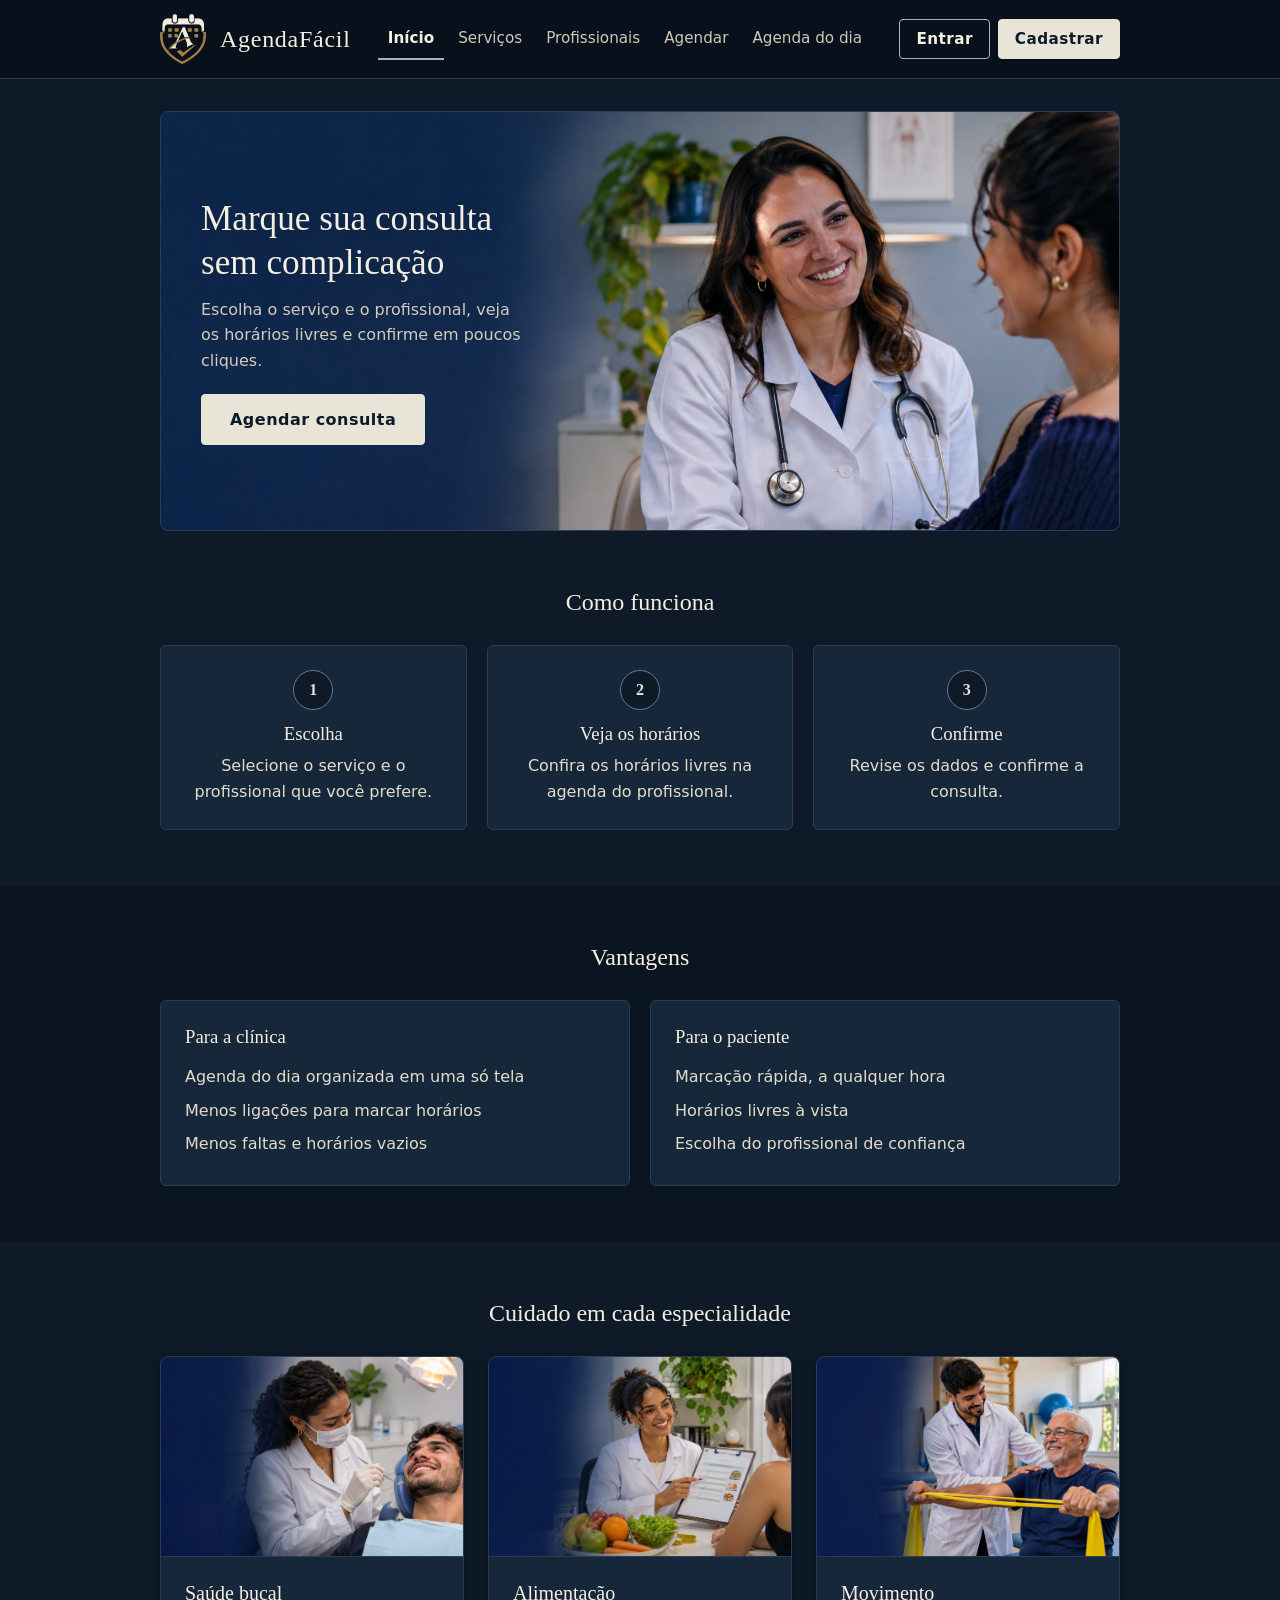
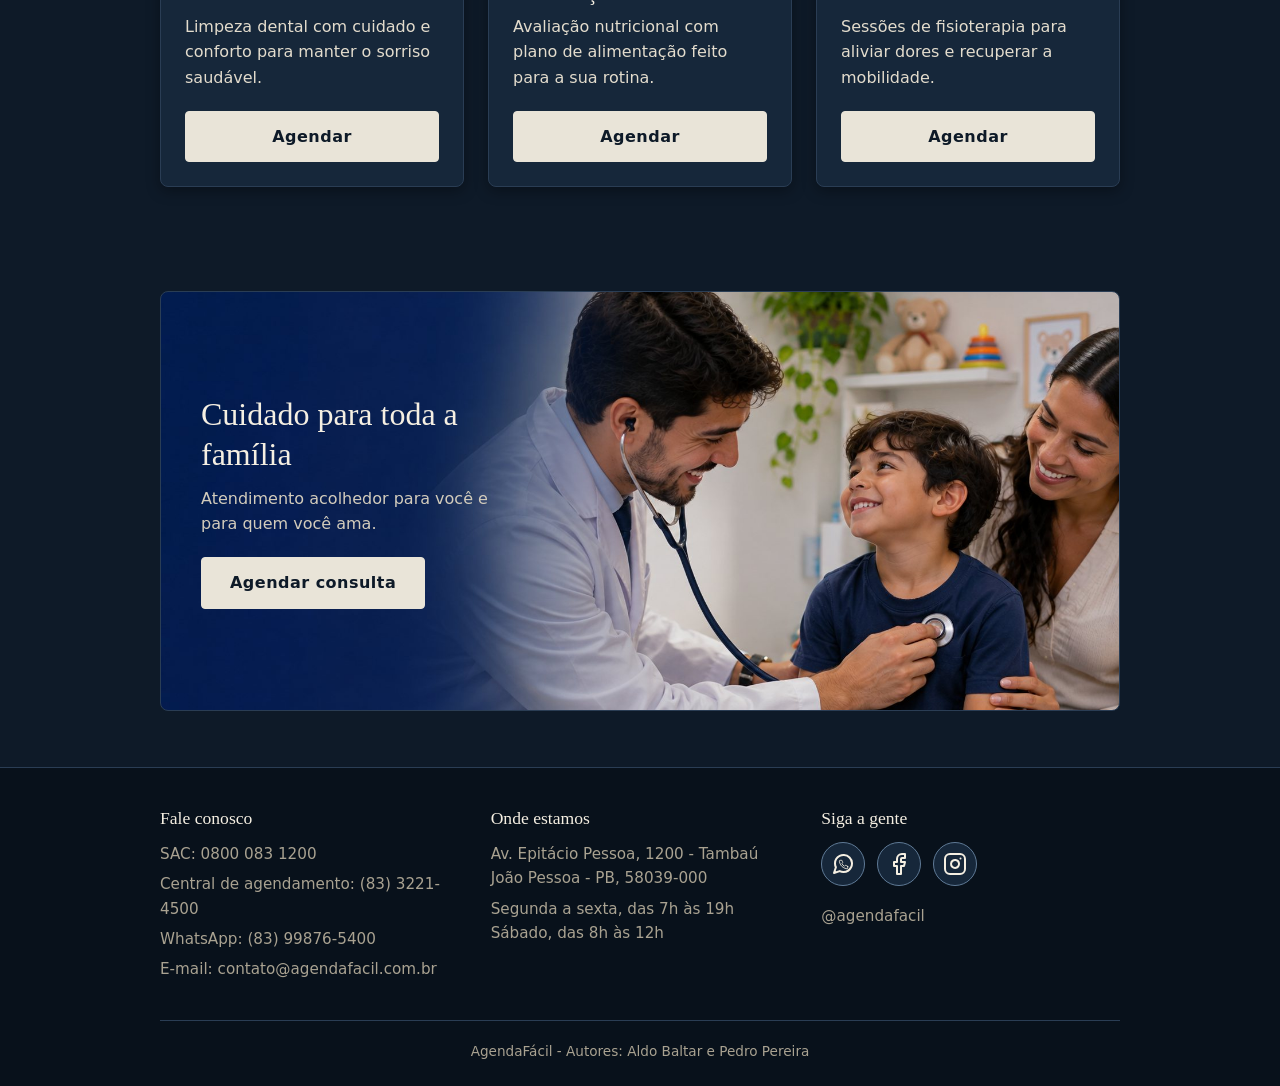
==== commit b18ad788: "adiciona botao de menu no cabecalho" ====
--- a/index.html
+++ b/index.html
@@ -11,6 +11,8 @@
   <header class="cabecalho">
     <div class="container cabecalho-conteudo">
       <a class="logo" href="index.html"><img src="img/logo.png" alt="" width="44" height="48"><span>AgendaFácil</span></a>
+      <input type="checkbox" id="menu-aberto" class="menu-checkbox">
+      <label for="menu-aberto" class="menu-botao">Menu</label>
       <nav>
         <ul class="menu">
           <li><a href="index.html" class="ativo">Início</a></li>
--- a/css/estilo.css
+++ b/css/estilo.css
@@ -16,6 +16,7 @@
 
 main {
   flex: 1;
+  scroll-margin-top: 100px;
 }
 
 a {
@@ -45,6 +46,22 @@
   max-width: 1000px;
   margin: 0 auto;
   padding: 0 20px;
+}
+
+.pular {
+  position: absolute;
+  top: 8px;
+  left: 8px;
+  z-index: 200;
+  padding: 10px 16px;
+  background-color: #f5efe2;
+  color: #0e1a28;
+  font-weight: bold;
+  transform: translateY(-200%);
+}
+
+.pular:focus {
+  transform: translateY(0);
 }
 
 .cabecalho {
@@ -563,6 +580,54 @@
   font-weight: normal;
 }
 
+.legenda {
+  display: flex;
+  flex-wrap: wrap;
+  gap: 8px 24px;
+  margin-bottom: 16px;
+  font-size: 0.9rem;
+}
+
+.legenda li {
+  display: flex;
+  align-items: center;
+  gap: 8px;
+}
+
+.amostra {
+  position: relative;
+  display: inline-block;
+  width: 24px;
+  height: 24px;
+  border: 1px solid #5f7a96;
+  border-radius: 4px;
+  background-color: #0e1a28;
+}
+
+.amostra-selecionado {
+  background-color: #e9e4d8;
+  border: 3px solid #e9e4d8;
+  box-shadow: inset 0 0 0 2px #0e1a28;
+}
+
+.amostra-ocupado {
+  background-color: #1d2631;
+  border-color: #3a4552;
+}
+
+.amostra-ocupado::after {
+  content: "";
+  position: absolute;
+  top: 50%;
+  left: 2px;
+  right: 2px;
+  border-top: 2px solid #77808a;
+}
+
+.legenda-ocupado {
+  text-decoration: line-through;
+}
+
 .formulario .horarios {
   margin-bottom: 16px;
 }
@@ -842,6 +907,157 @@
   outline-offset: 2px;
 }
 
+.card,
+.beneficio,
+.passo {
+  transition: transform 0.2s, box-shadow 0.2s;
+}
+
+.card:hover,
+.beneficio:hover,
+.passo:hover {
+  transform: translateY(-2px);
+  box-shadow: 0 8px 20px rgba(0, 0, 0, 0.45);
+}
+
+.formulario .botao {
+  transition: background-color 0.2s, transform 0.2s;
+}
+
+.passos-agendamento {
+  display: flex;
+  max-width: 640px;
+  margin: 0 auto 24px;
+  list-style: none;
+}
+
+.passos-agendamento li {
+  position: relative;
+  flex: 1;
+  text-align: center;
+  color: #a9a291;
+}
+
+.passos-agendamento li + li::before {
+  content: "";
+  position: absolute;
+  top: 17px;
+  right: 50%;
+  width: 100%;
+  border-top: 2px solid #2a3d54;
+}
+
+.passos-agendamento .concluido + li::before,
+.passos-agendamento .concluido + .atual::before {
+  border-top-color: #e9e4d8;
+}
+
+.circulo {
+  position: relative;
+  z-index: 1;
+  display: block;
+  width: 36px;
+  height: 36px;
+  margin: 0 auto 6px;
+  line-height: 32px;
+  border: 2px solid #5f7a96;
+  border-radius: 50%;
+  background-color: #0e1a28;
+  font-family: Georgia, "Times New Roman", serif;
+  font-weight: bold;
+}
+
+.nome-passo {
+  display: block;
+  font-size: 0.9rem;
+}
+
+.passos-agendamento .atual {
+  color: #f5efe2;
+  font-weight: bold;
+}
+
+.passos-agendamento .atual .circulo {
+  border-color: #9db4cc;
+  background-color: #9db4cc;
+  color: #0e1a28;
+}
+
+.passos-agendamento .concluido {
+  color: #e9e4d8;
+}
+
+.passos-agendamento .concluido .circulo {
+  border-color: #e9e4d8;
+  background-color: #e9e4d8;
+  color: #e9e4d8;
+}
+
+.passos-agendamento .concluido .circulo::after {
+  content: "";
+  position: absolute;
+  top: 7px;
+  left: 12px;
+  width: 7px;
+  height: 14px;
+  border-right: 3px solid #0e1a28;
+  border-bottom: 3px solid #0e1a28;
+  transform: rotate(45deg);
+}
+
+@media (prefers-reduced-motion: reduce) {
+  * {
+    transition: none !important;
+  }
+
+  .botao:hover,
+  .botao-contorno:hover,
+  .redes a:hover,
+  .card:hover,
+  .beneficio:hover,
+  .passo:hover {
+    transform: none;
+  }
+}
+
+.menu-checkbox {
+  position: absolute;
+  width: 1px;
+  height: 1px;
+  opacity: 0;
+}
+
+.menu-botao {
+  display: none;
+  align-items: center;
+  justify-content: center;
+  min-height: 44px;
+  border: 1px solid #9db4cc;
+  border-radius: 4px;
+  color: #f5efe2;
+  font-weight: bold;
+  cursor: pointer;
+  transition: background-color 0.2s;
+}
+
+.menu-botao::before {
+  content: "";
+  width: 18px;
+  height: 2px;
+  margin-right: 12px;
+  background-color: #f5efe2;
+  box-shadow: 0 -6px 0 #f5efe2, 0 6px 0 #f5efe2;
+}
+
+.menu-botao:hover {
+  background-color: #1d3349;
+}
+
+.menu-checkbox:focus-visible + .menu-botao {
+  outline: 3px solid #f5efe2;
+  outline-offset: 2px;
+}
+
 @media (max-width: 960px) {
   .cabecalho-conteudo {
     row-gap: 4px;
@@ -885,11 +1101,6 @@
   .acesso .botao {
     padding: 0 10px;
     font-size: 0.85rem;
-  }
-
-  .menu a {
-    padding: 8px 10px;
-    font-size: 0.9rem;
   }
 
   .grade-cards,
@@ -901,6 +1112,10 @@
 
   .resumo {
     grid-template-columns: repeat(2, 1fr);
+  }
+
+  .nome-passo {
+    font-size: 0.8rem;
   }
 
   .formulario,
@@ -950,6 +1165,35 @@
   }
 }
 
+@media (max-width: 768px) {
+  .menu-botao {
+    display: flex;
+    order: 3;
+    flex-basis: 100%;
+  }
+
+  .cabecalho nav {
+    display: none;
+    order: 4;
+  }
+
+  .menu-checkbox:checked ~ nav {
+    display: block;
+  }
+
+  .menu {
+    flex-direction: column;
+    gap: 0;
+    width: 100%;
+    text-align: center;
+  }
+
+  .menu a {
+    padding: 12px 14px;
+    font-size: 0.95rem;
+  }
+}
+
 @page {
   margin: 1.5cm;
 }
@@ -963,7 +1207,9 @@
   }
 
   .cabecalho,
-  .rodape {
+  .rodape,
+  .menu-botao,
+  .passos-agendamento {
     display: none;
   }
 
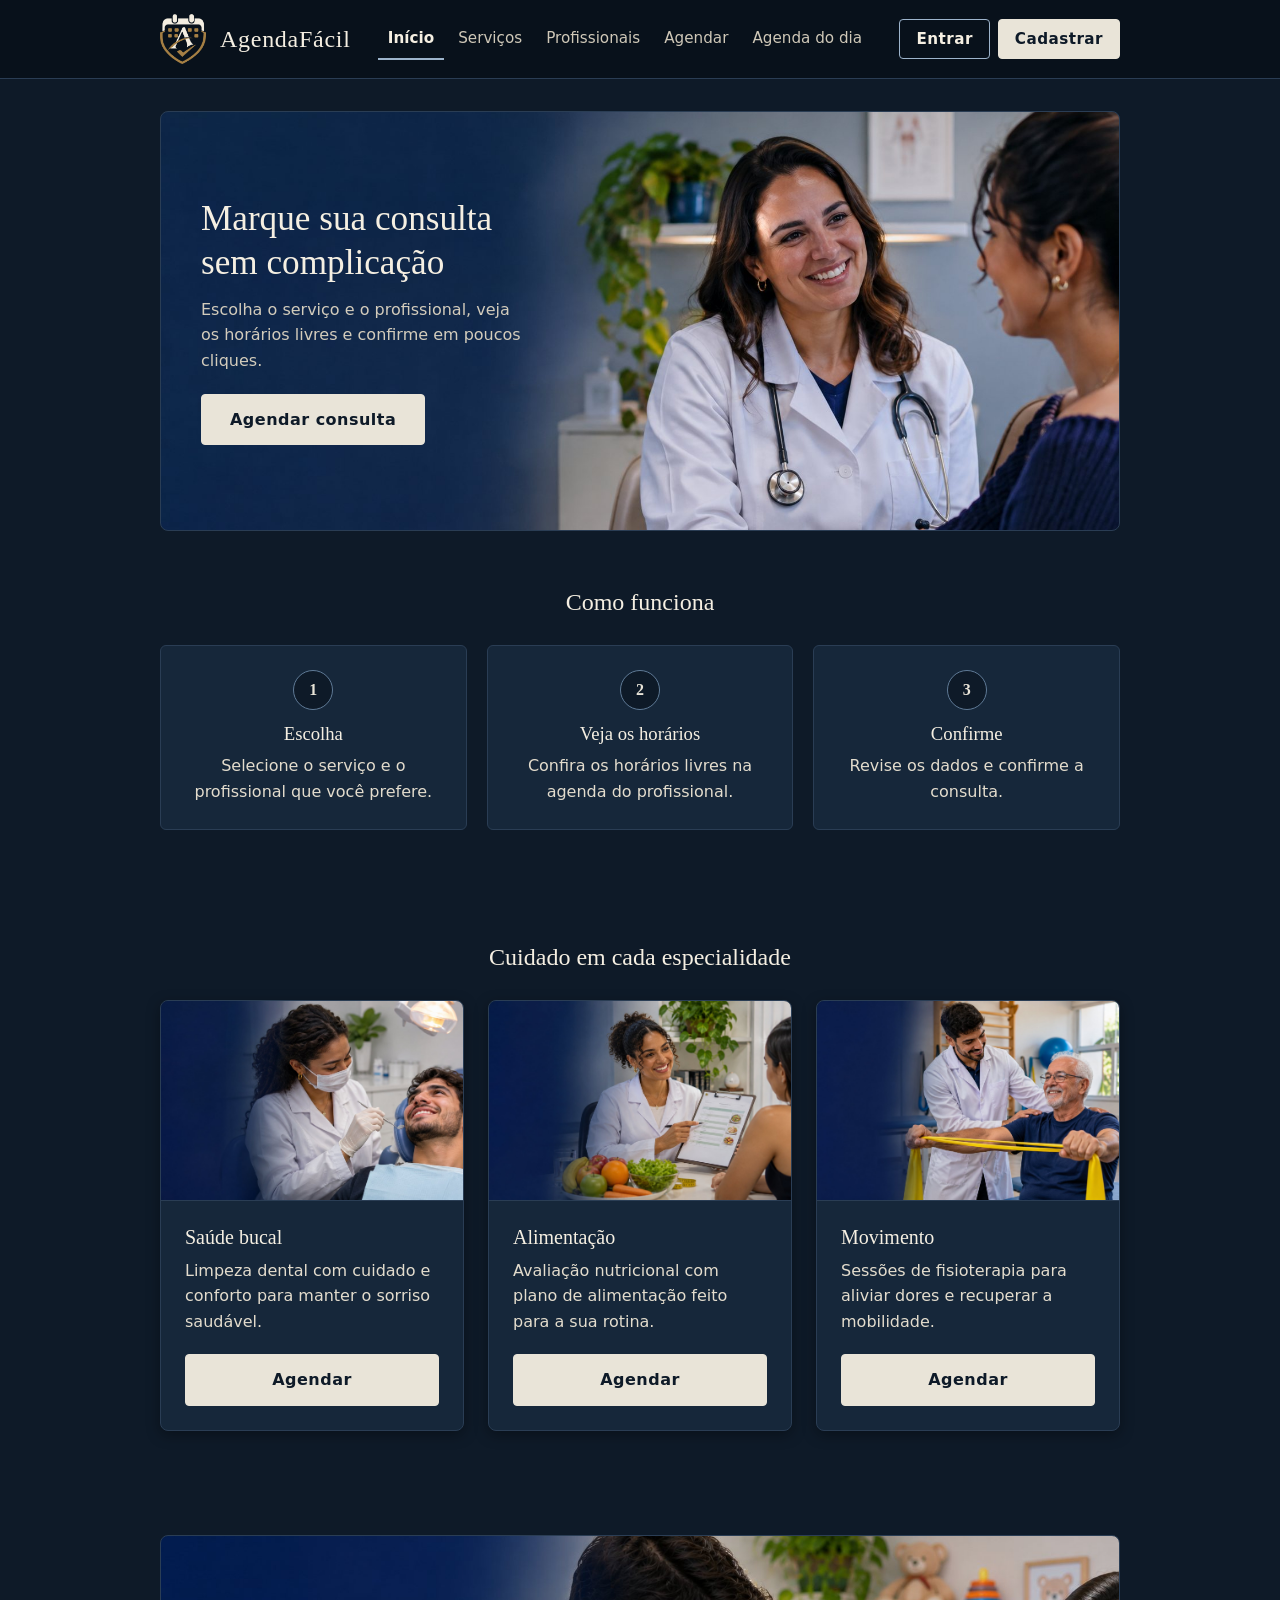
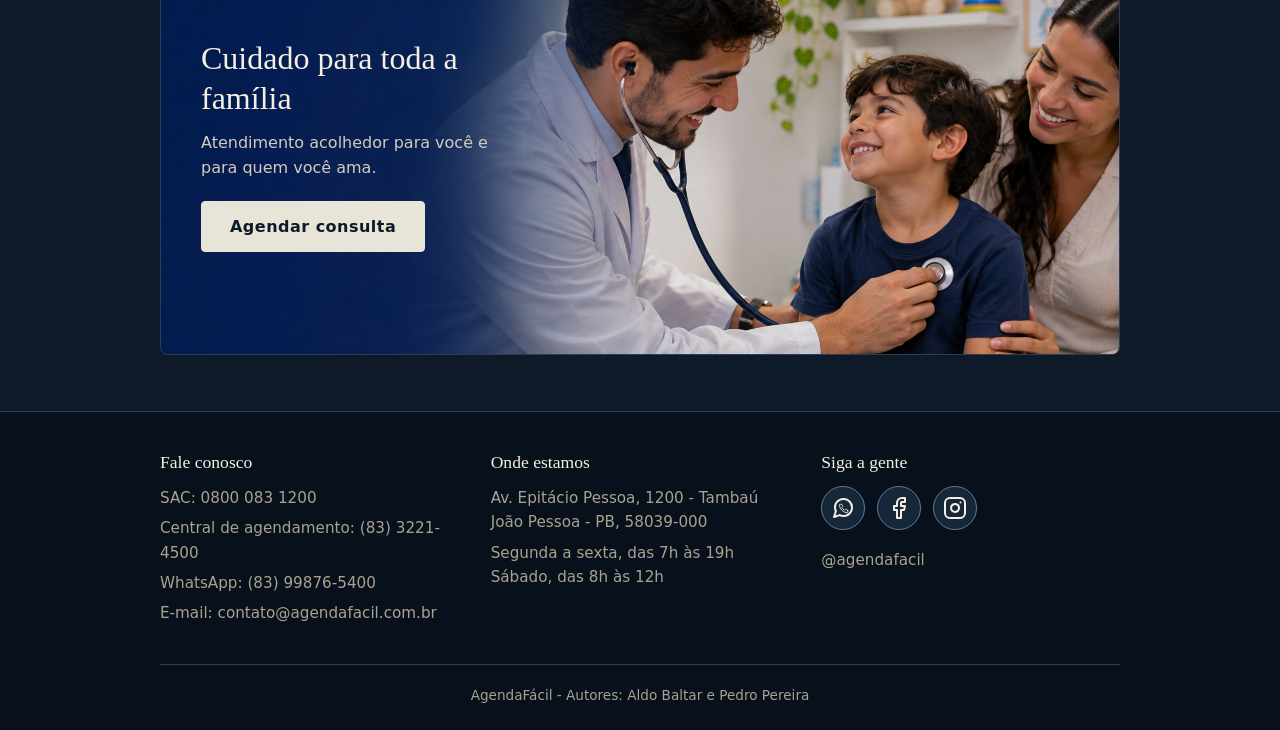
==== commit 3cb9f635: "remove secao de vantagens da pagina inicial" ====
--- a/index.html
+++ b/index.html
@@ -65,29 +65,6 @@
       </div>
     </section>
 
-    <section class="beneficios">
-      <div class="container">
-        <h2>Vantagens</h2>
-        <div class="beneficios-grade">
-          <article class="beneficio">
-            <h3>Para a clínica</h3>
-            <ul>
-              <li>Agenda do dia organizada em uma só tela</li>
-              <li>Menos ligações para marcar horários</li>
-              <li>Menos faltas e horários vazios</li>
-            </ul>
-          </article>
-          <article class="beneficio">
-            <h3>Para o paciente</h3>
-            <ul>
-              <li>Marcação rápida, a qualquer hora</li>
-              <li>Horários livres à vista</li>
-              <li>Escolha do profissional de confiança</li>
-            </ul>
-          </article>
-        </div>
-      </div>
-    </section>
     <section class="como-funciona especialidades">
       <div class="container">
         <h2>Cuidado em cada especialidade</h2>
--- a/css/estilo.css
+++ b/css/estilo.css
@@ -342,13 +342,11 @@
   color: #d3ccbc;
 }
 
-.como-funciona,
-.beneficios {
+.como-funciona {
   padding: 56px 0;
 }
 
-.como-funciona h2,
-.beneficios h2 {
+.como-funciona h2 {
   text-align: center;
   margin-bottom: 28px;
 }
@@ -384,31 +382,6 @@
 
 .passo h3 {
   margin-bottom: 8px;
-}
-
-.beneficios {
-  background-color: #0a1521;
-}
-
-.beneficios-grade {
-  display: grid;
-  grid-template-columns: repeat(2, 1fr);
-  gap: 20px;
-}
-
-.beneficio {
-  background-color: #16273a;
-  border: 1px solid #2a3d54;
-  border-radius: 6px;
-  padding: 24px;
-}
-
-.beneficio h3 {
-  margin-bottom: 12px;
-}
-
-.beneficio li {
-  padding: 4px 0;
 }
 
 .grade-cards {
@@ -908,13 +881,11 @@
 }
 
 .card,
-.beneficio,
 .passo {
   transition: transform 0.2s, box-shadow 0.2s;
 }
 
 .card:hover,
-.beneficio:hover,
 .passo:hover {
   transform: translateY(-2px);
   box-shadow: 0 8px 20px rgba(0, 0, 0, 0.45);
@@ -1014,7 +985,6 @@
   .botao-contorno:hover,
   .redes a:hover,
   .card:hover,
-  .beneficio:hover,
   .passo:hover {
     transform: none;
   }
@@ -1105,7 +1075,6 @@
 
   .grade-cards,
   .passos,
-  .beneficios-grade,
   .rodape-grade {
     grid-template-columns: 1fr;
   }
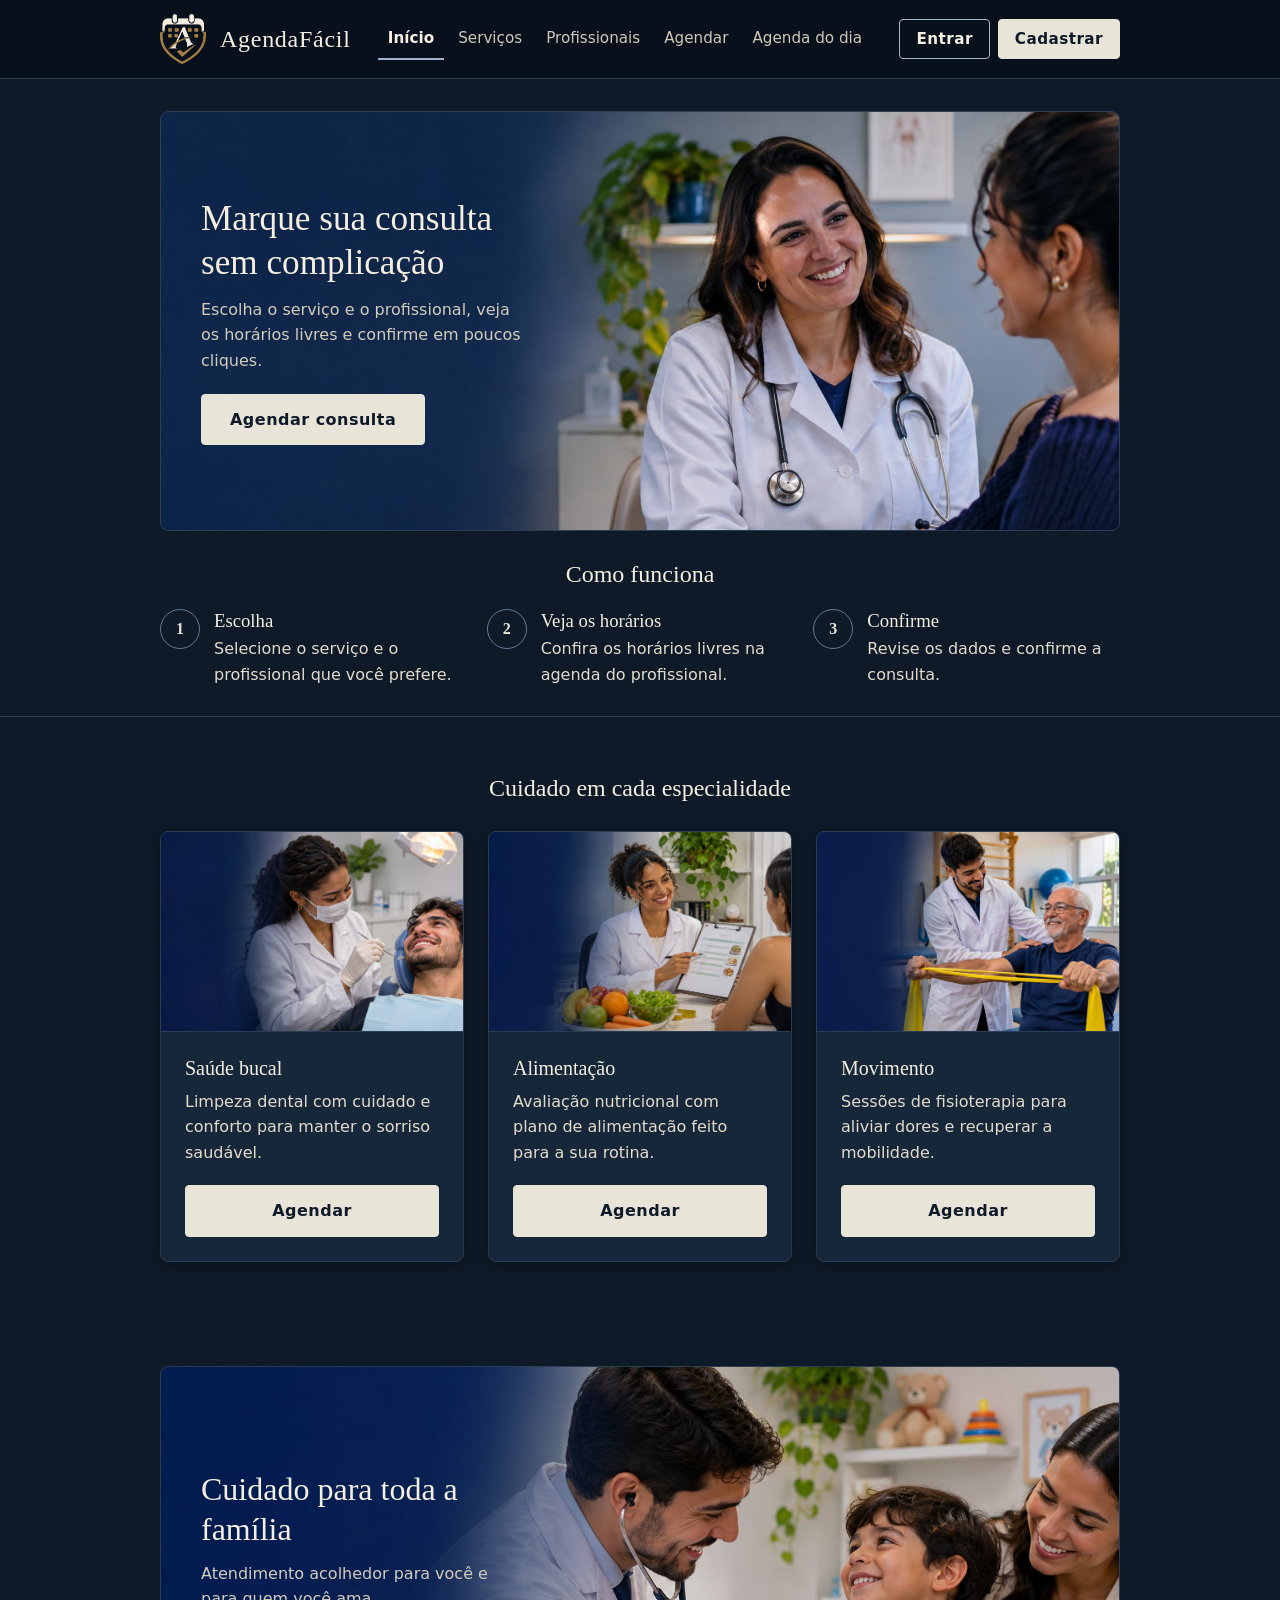
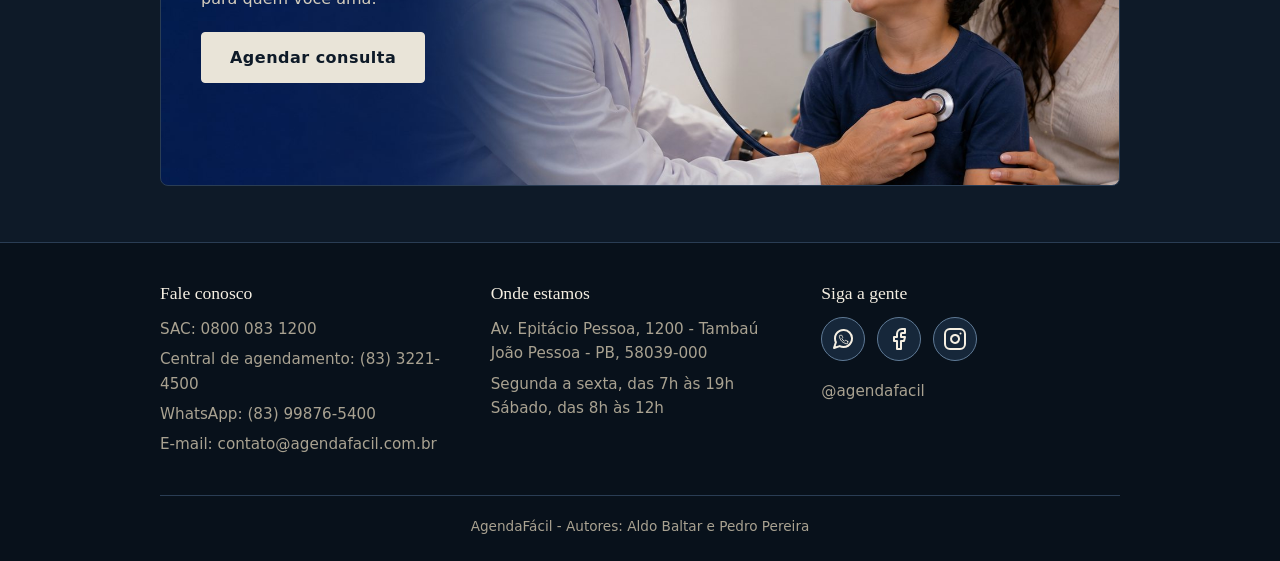
==== commit c5f6e01d: "deixa a secao como funciona mais compacta" ====
--- a/index.html
+++ b/index.html
@@ -65,7 +65,7 @@
       </div>
     </section>
 
-    <section class="como-funciona especialidades">
+    <section class="especialidades">
       <div class="container">
         <h2>Cuidado em cada especialidade</h2>
         <div class="grade-cards">
--- a/css/estilo.css
+++ b/css/estilo.css
@@ -343,12 +343,22 @@
 }
 
 .como-funciona {
+  padding: 28px 0;
+  border-bottom: 1px solid #2a3d54;
+}
+
+.especialidades {
   padding: 56px 0;
 }
 
-.como-funciona h2 {
+.como-funciona h2,
+.especialidades h2 {
   text-align: center;
   margin-bottom: 28px;
+}
+
+.como-funciona h2 {
+  margin-bottom: 20px;
 }
 
 .passos {
@@ -359,19 +369,17 @@
 }
 
 .passo {
-  background-color: #16273a;
-  border: 1px solid #2a3d54;
-  border-radius: 6px;
-  padding: 24px;
-  text-align: center;
+  display: grid;
+  grid-template-columns: 40px 1fr;
+  column-gap: 14px;
 }
 
 .numero {
-  display: inline-block;
+  grid-row: 1 / span 2;
   width: 40px;
   height: 40px;
   line-height: 38px;
-  margin-bottom: 12px;
+  text-align: center;
   border: 1px solid #5f7a96;
   border-radius: 50%;
   background-color: #0e1a28;
@@ -381,7 +389,7 @@
 }
 
 .passo h3 {
-  margin-bottom: 8px;
+  margin-bottom: 4px;
 }
 
 .grade-cards {
@@ -880,13 +888,11 @@
   outline-offset: 2px;
 }
 
-.card,
-.passo {
+.card {
   transition: transform 0.2s, box-shadow 0.2s;
 }
 
-.card:hover,
-.passo:hover {
+.card:hover {
   transform: translateY(-2px);
   box-shadow: 0 8px 20px rgba(0, 0, 0, 0.45);
 }
@@ -984,8 +990,7 @@
   .botao:hover,
   .botao-contorno:hover,
   .redes a:hover,
-  .card:hover,
-  .passo:hover {
+  .card:hover {
     transform: none;
   }
 }
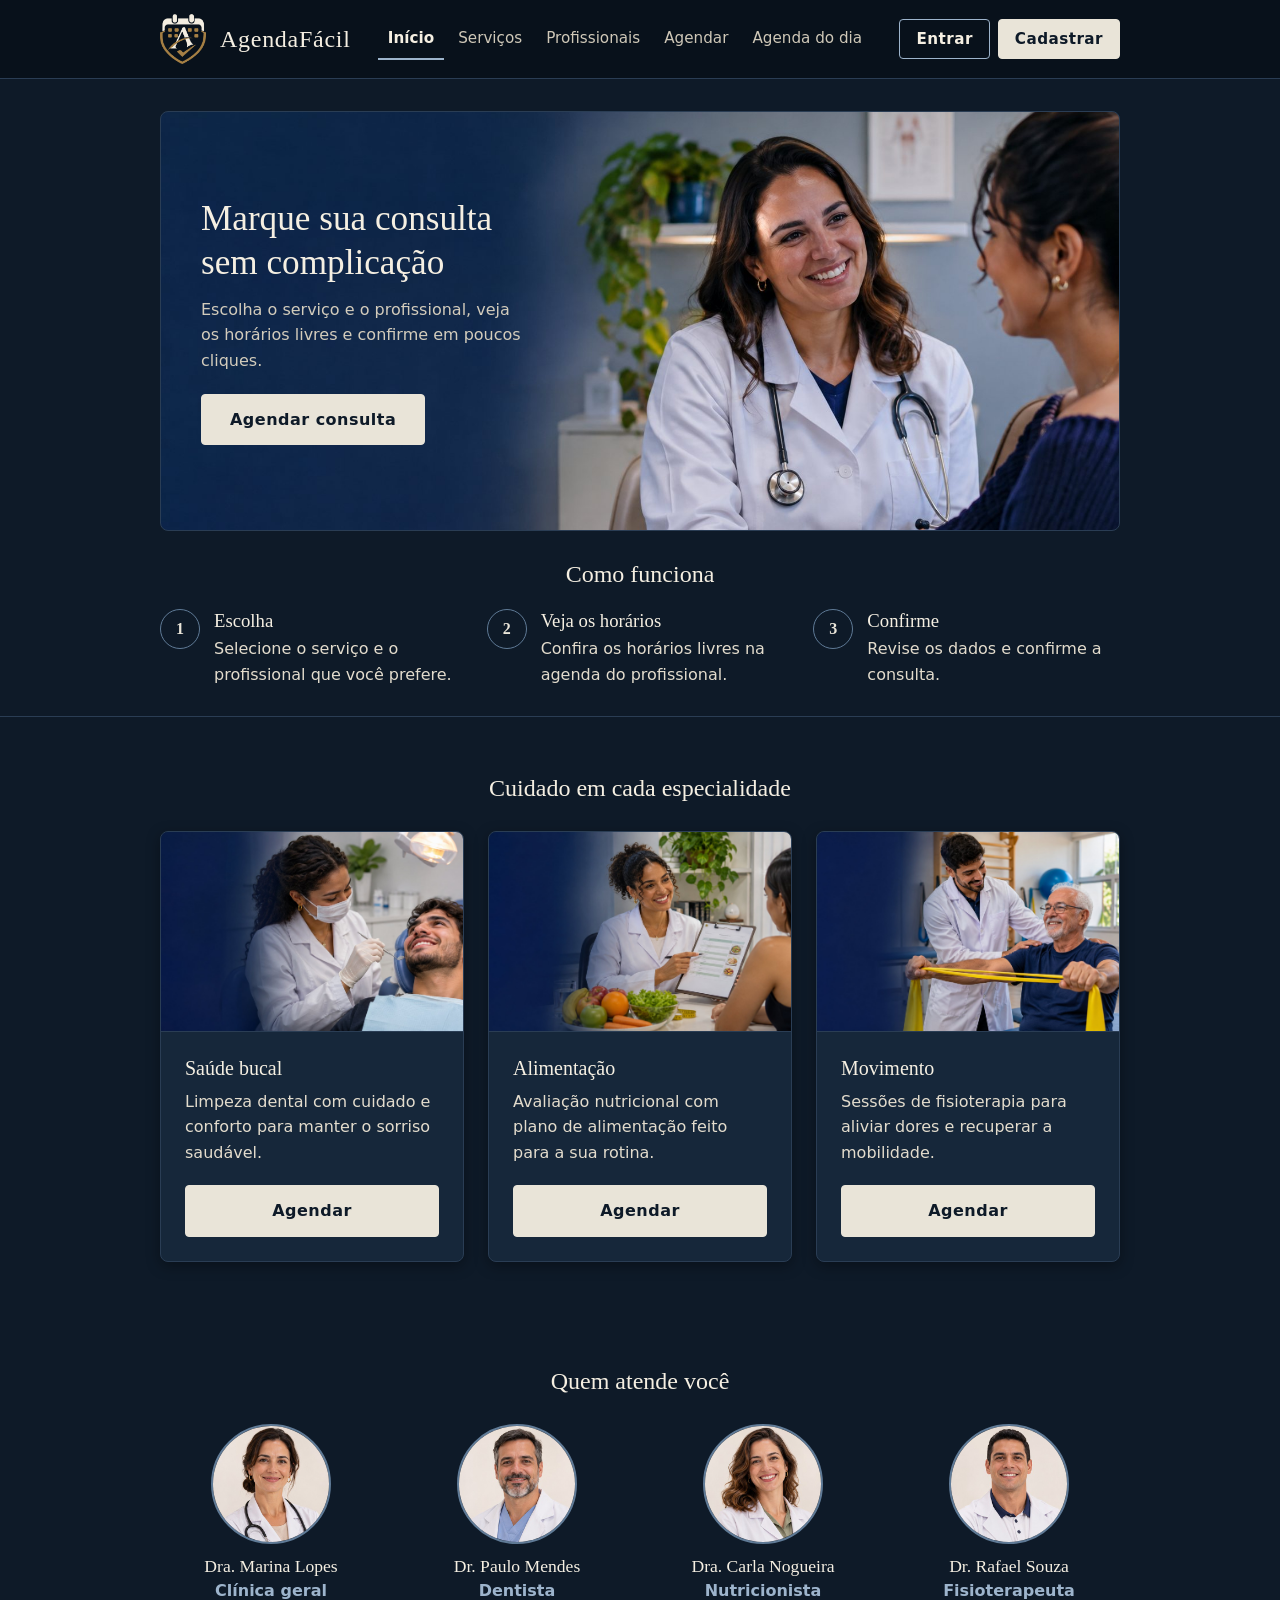
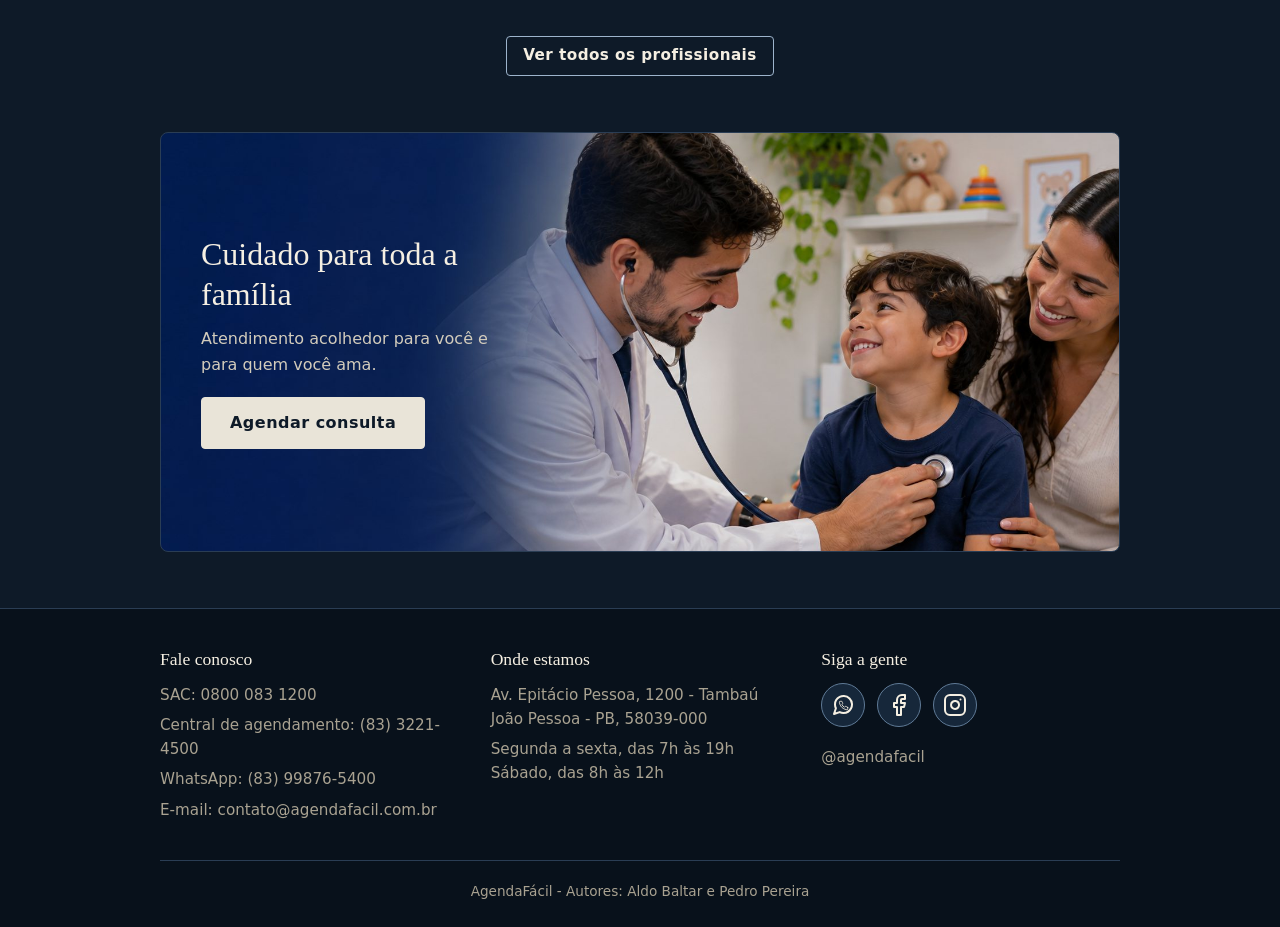
==== commit c18bf92c: "adiciona profissionais na pagina inicial" ====
--- a/index.html
+++ b/index.html
@@ -97,6 +97,35 @@
       </div>
     </section>
 
+    <section class="equipe">
+      <div class="container">
+        <h2>Quem atende você</h2>
+        <ul class="equipe-lista">
+          <li>
+            <img class="foto" src="img/marina.jpg" alt="Dra. Marina Lopes" width="120" height="120">
+            <h3>Dra. Marina Lopes</h3>
+            <p class="especialidade">Clínica geral</p>
+          </li>
+          <li>
+            <img class="foto" src="img/paulo.jpg" alt="Dr. Paulo Mendes" width="120" height="120">
+            <h3>Dr. Paulo Mendes</h3>
+            <p class="especialidade">Dentista</p>
+          </li>
+          <li>
+            <img class="foto" src="img/carla.jpg" alt="Dra. Carla Nogueira" width="120" height="120">
+            <h3>Dra. Carla Nogueira</h3>
+            <p class="especialidade">Nutricionista</p>
+          </li>
+          <li>
+            <img class="foto" src="img/rafael.jpg" alt="Dr. Rafael Souza" width="120" height="120">
+            <h3>Dr. Rafael Souza</h3>
+            <p class="especialidade">Fisioterapeuta</p>
+          </li>
+        </ul>
+        <p class="equipe-link"><a class="botao-contorno" href="profissionais.html">Ver todos os profissionais</a></p>
+      </div>
+    </section>
+
     <section class="chamada-familia">
       <div class="container">
         <div class="banner banner-familia">
--- a/css/estilo.css
+++ b/css/estilo.css
@@ -724,6 +724,40 @@
   text-align: center;
 }
 
+.equipe {
+  padding-bottom: 56px;
+}
+
+.equipe h2 {
+  margin-bottom: 28px;
+  text-align: center;
+}
+
+.equipe-lista {
+  display: grid;
+  grid-template-columns: repeat(4, 1fr);
+  gap: 24px;
+  text-align: center;
+}
+
+.equipe-lista .foto {
+  display: block;
+  margin: 0 auto 12px;
+}
+
+.equipe-lista h3 {
+  font-size: 1.1rem;
+}
+
+.equipe-lista .especialidade {
+  margin-bottom: 0;
+}
+
+.equipe-link {
+  margin-top: 32px;
+  text-align: center;
+}
+
 .chamada-familia {
   padding-bottom: 56px;
 }
@@ -1034,6 +1068,10 @@
 }
 
 @media (max-width: 960px) {
+  .equipe-lista {
+    grid-template-columns: repeat(2, 1fr);
+  }
+
   .cabecalho-conteudo {
     row-gap: 4px;
   }
